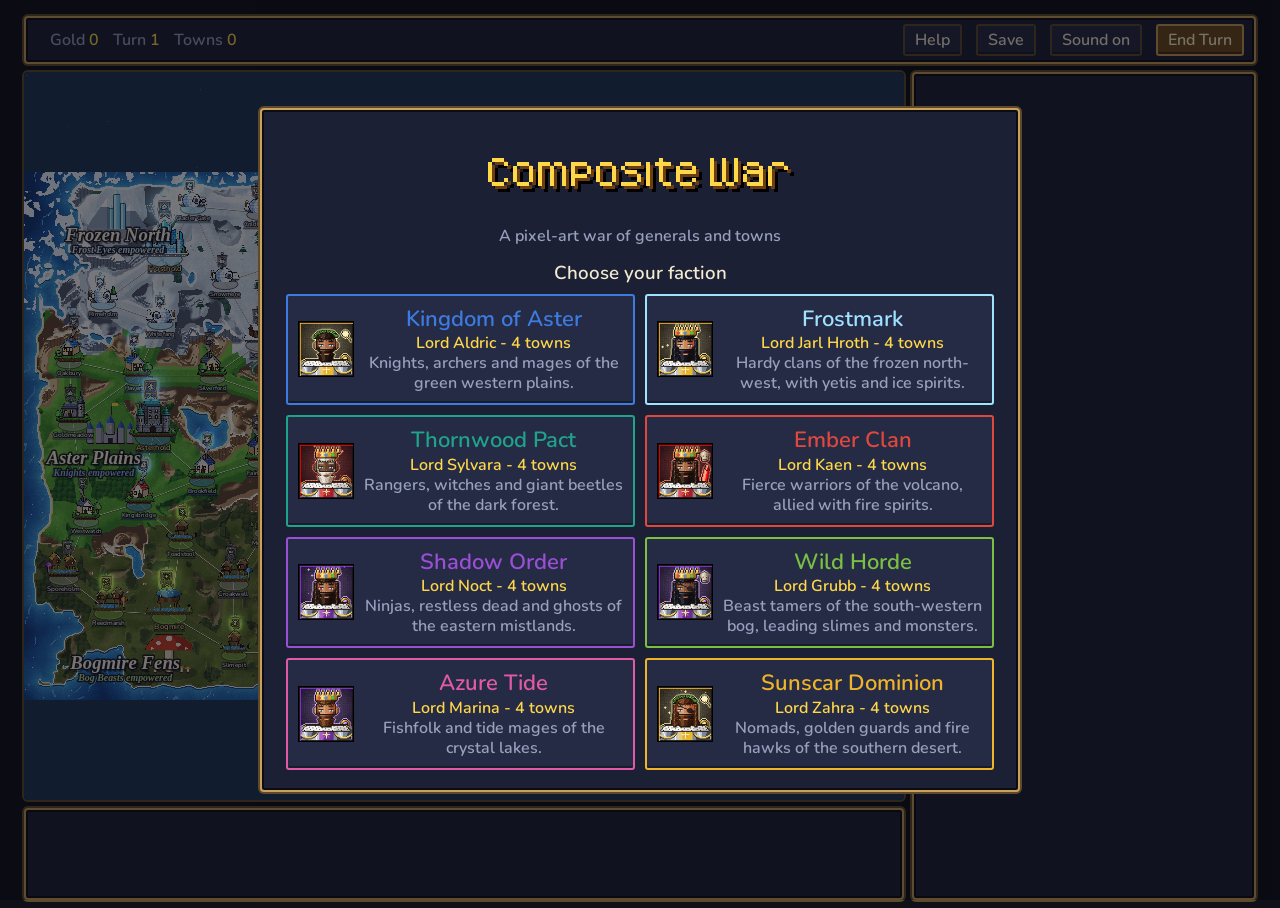
==== index.html @ 32f17e96 "Merge last night's art and block battles with the terrain/formation rework Brings in claude/funny-ha" ====
<!doctype html>
<meta charset="utf-8">
<title>Composite War</title>
<meta name="claude:viewport-fit-sides" content="cover">
<link rel="stylesheet" href="css/style.css">

<div id="app">
  <header id="topbar">
    <span id="tb-faction" class="tb-faction"></span>
    <span class="tb-stat" title="Gold">Gold <b id="tb-gold">0</b></span>
    <span class="tb-stat" title="Turn">Turn <b id="tb-turn">1</b></span>
    <span class="tb-stat" title="Towns held">Towns <b id="tb-spots">0</b></span>
    <span class="tb-spacer"></span>
    <button id="btn-help" type="button">Help</button>
    <button id="btn-save" type="button">Save</button>
    <button id="btn-sound" type="button">Sound on</button>
    <button id="end-turn" type="button" class="primary">End Turn</button>
  </header>

  <main id="stage">
    <canvas id="view"></canvas>
    <div id="battle-hud"></div>
    <div id="battle-ctrl"></div>
    <div id="turn-banner" hidden></div>
    <div id="capture-banner" hidden></div>
    <canvas id="bminimap" width="200" height="128" title="Click to look there"></canvas>
    <div id="map-ctrl">
      <canvas id="minimap" width="200" height="120" title="Click to jump there"></canvas>
      <div class="zbtns"><button id="zoom-in" type="button" title="Zoom in">+</button><button id="zoom-out" type="button" title="Zoom out">-</button><button id="zoom-home" type="button" title="Back to your capital">Home</button></div>
    </div>
  </main>

  <aside id="panel"></aside>
  <footer id="log"></footer>
</div>

<div id="title-screen" hidden></div>
<div id="modal" hidden></div>

<template id="help-text">
  <h2>How to play</h2>
  <p><b>Goal:</b> defeat every rival faction by taking all their towns.</p>
  <p><b>The map:</b> drag to scroll (or use the arrow keys / WASD), scroll the mouse wheel or pinch to zoom.
    Click the minimap in the corner to jump anywhere; <b>Home</b> returns to your capital.</p>
  <p><b>Your turn:</b> click one of your towns (yellow name). Click generals in the side panel to tick or untick them.
    Roads to neighbouring towns light up: <b>white</b> = move there, <b>red</b> = attack.</p>
  <p><b>Frontline and backline:</b> Warriors and their troops are frontline; Marksmen, Mages and their troops are backline.
    In battle the frontline deploys in front and holds enemies up as they pass, and goes after anyone threatening its backline.
    The backline stays behind its front line, steps back from melee when it can, and hits weaker when caught in melee.
    Bring both: a backline with no frontline is easy prey.</p>
  <p><b>Hero classes and recruiting:</b> each hero is a <b>Warrior</b> (recruits infantry, cavalry and beasts), a <b>Marksman</b>
    (shooters and artillery) or a <b>Mage</b> (battle mages and healers), and recruits from their own faction's units.
    A faction's <b>lord</b> can recruit any of the faction's units and commands up to 24 soldiers (other heroes 16).
    Press <b>Recruit</b> next to a hero to choose troops, mix types in one squad, or dismiss soldiers. <b>Cavalry</b> hit twice as hard
    on the charge but spearmen punish them; <b>artillery</b> fires far with big blasts; <b>healers</b> mend the most hurt ally nearby.</p>
  <p><b>Landmarks:</b> each faction's landmark stands beside its capital and empowers one of its own units in
    battles nearby: Aster's Royal Bastion toughens Knights, Frostmark's Heart of Winter sharpens Frost Eyes, the Thornwood's
    Old Hollow strengthens Witches, the Ember Clan's Mountain of Fire fuels Fire Spirits, the Shadow Order's Whispering Ruins
    feed Ghosts, the Horde's Mother Mushroom grows Bog Beasts, the Azure Tide's Prism Spires focus Crystal Eyes, and the
    Sun Pyramid hardens Sun Guards. The power is full near the landmark (which always covers the capital) and fades with
    distance. It only works while the faction holds its capital, so taking a capital also breaks its power. Select a town
    to see which powers reach it.</p>
  <p><b>Signature abilities:</b> every hero has two abilities of their own, rolled at random when they appear: one learned at
    level 15 and their best at level 30 (heroes level up to 40). Some are big single strikes, others area blasts, auras or
    heals, and they come in strengths of 1 to 5 stars. A hero with strong abilities is worth more to hire or persuade.
    See them in the hero's Recruit window; in battle they are on the skill bar.</p>
  <p><b>Promotion:</b> soldiers level up in battle (for surviving, winning and each kill). At level 15 they are promoted
    (silver pip) and at level 30 again (two gold pips), getting much stronger each time. Heroes of level 10+ can recruit
    veterans for 3x the price. Keep your veterans alive!</p>
  <p>Each general can move or attack once per turn. <b>Recruiting</b> refills a general's squad for gold and is free to do any time.</p>
  <p><b>Formation:</b> before a battle you fight yourself, choose which squads stand in the <b>front row</b> (nearest the enemy)
    and which in the <b>back row</b>, and their order along the line. Heroes remember their row.</p>
  <p><b>Battles</b> are fought by <b>blocks of hundreds of men</b> (each soldier takes the field as 5 men) on a large field seen
    from high above, with the whole battlefield in view. Every block has <b>morale</b>, shown under its portrait: Steady, Wavering or Routing.
    Losses, blows into its <b>flank or rear</b> (which also hit harder), charges and a fallen general shake it; a routing block flees and
    may rally once safe. Win by breaking the enemy's blocks, so try to hit them from the side.</p>
  <p>A battle starts paused. Click a block or its <b>marker</b> to select it (Shift-click or drag a box for several, or click its portrait
    at the top). <b>Right-click</b> the ground to move there (on touch: tap the ground), or an enemy to attack it. <b>Right-drag</b> to draw
    a front line: the selected blocks spread along it, as wide as you drew it, facing across it (to the left of the way you dragged).
    Several blocks move in the chosen <b>formation</b>
    (Auto: frontline in front, backline behind; Line; Column; Wedge). <b>Advance</b>, <b>Hold</b> and <b>Retreat</b> apply to the
    selected squads (or all). Advancing frontline troops <b>charge</b> the last stretch and hit harder on impact.
    Each hero has <b>skills</b> that cost MP (Z / X / C, or the buttons); area skills land where you click,
    and <b>Auto</b> lets the hero cast by themself. Space pauses; arrow keys or WASD scroll; the wheel zooms; middle-drag scrolls.
    If a general falls, their block is badly shaken. <b>Terrain</b> matters (point at the ground to see what it is): <b>hills</b> let shooters
    reach further, give melee the edge downhill and slow anyone climbing; <b>forests</b> hide the troops in them
    until the enemy is close (or they attack), slow units and shelter them from arrows; rivers can be crossed quickly only at the fords and bridges,
    mud, snow and sand slow everyone, rocks and lava block the way, and walled towns must be entered through the gates. When time runs out the defenders keep the town.</p>
  <p><b>Wandering generals</b> (marked with a gold coin on the map) drift between towns. Hire one while they are in a town you own.
    Defeated generals who are captured become wanderers too.</p>
  <p>Generals of the Free Towns join you when you take their town and they have nowhere to flee.
    You can also <b>Persuade</b> a <b>cornered</b> general (one whose town has no neighbouring town of their own side, the same
    rule as above) to join you for gold: click their town; you need one of your generals who has not acted, in a town next to
    theirs, to go as envoy. Stronger generals cost more, rival faction generals most of all; lords never sell out.
    Rival factions do the same - <b>keep your generals connected to your other towns</b> or they can be bribed away.</p>
  <p><b>Story:</b> events appear as dialogue - at the start, when you first reach each region, at milestones, and now and then
    at the start of a turn. Many offer a choice with gold, soldiers or experience at stake.</p>
  <p><b>End Turn</b> lets the other factions act, then every faction collects gold from its towns. The game autosaves each turn.</p>
</template>

<script src="js/map.js"></script>
<script src="js/data.js"></script>
<script src="js/events.js"></script>
<script src="tools/pixelgen/pixelgen.js"></script>
<script src="tools/pixelgen/medieval.js"></script>
<script src="tools/pixelgen/creatures.js"></script>
<script src="tools/pixelgen/buildings.js"></script>
<script src="js/gensprites.js"></script>
<script src="js/assets.js"></script>
<script src="js/art.js"></script>
<script src="js/heraldry.js"></script>
<script src="js/mapview.js"></script>
<script src="js/terrain.js"></script>
<script src="js/battle.js"></script>
<script src="js/battleui.js"></script>
<script src="js/game.js"></script>
<script src="js/main.js"></script>
---- css/style.css ----
/* Layout: one-screen game. Map/battle canvas fills the middle, command panel on the right,
   message log along the bottom. Classic JRPG windows: navy panels with a gold edge. */
/* Nunito (SIL Open Font License, assets/fonts/Nunito-OFL.txt): a rounded, very readable sans.
   It is registered as 'PixelFont', the name the canvas code uses, so map and battle labels use it
   too. Normal text uses the semi-bold cut (clearer on the dark panels), bold uses extra-bold.
   The original pixel font is kept as 'PixelOld' for the title. */
@font-face { font-family: 'PixelFont'; src: url('../assets/fonts/nunito-600.woff2') format('woff2'); font-weight: 400; font-display: block; }
@font-face { font-family: 'PixelFont'; src: url('../assets/fonts/nunito-800.woff2') format('woff2'); font-weight: 700; font-display: block; }
@font-face { font-family: 'PixelOld'; src: url('../assets/fonts/pixel.ttf') format('truetype'); font-display: swap; }

:root {
  --bg: #0f1018;
  --panel: #1c2034;
  --panel-2: #262b45;
  --edge: #c9a15a;
  --edge-dark: #5e4a2a;
  --ink: #f3ead2;
  --muted: #98a0bd;
  --good: #7be07b;
  --bad: #ff6b5e;
  --accent: #ffd84a;
  --font: 'PixelFont', 'PixelOld', 'Courier New', monospace;
  color-scheme: dark;
}

* { box-sizing: border-box; }
[hidden] { display: none !important; }
html, body { height: 100%; }
body {
  background: var(--bg); color: var(--ink);
  font-family: var(--font); font-size: 16px; line-height: 1.25;
  font-variant-ligatures: none; font-feature-settings: 'liga' 0, 'calt' 0;
  padding-left: max(16px, env(safe-area-inset-left, 0px));
  padding-right: max(16px, env(safe-area-inset-right, 0px));
  padding-block: 8px;
  overflow: hidden;
}

button {
  font: inherit; color: var(--ink); cursor: pointer;
  background: var(--panel-2); border: 2px solid var(--edge-dark); border-radius: 3px;
  padding: 4px 10px; box-shadow: inset 0 -2px 0 rgba(0, 0, 0, .35);
}
button:hover:not(:disabled) { border-color: var(--edge); }
button:focus-visible { outline: 2px solid var(--accent); outline-offset: 1px; }
button:disabled { opacity: .45; cursor: default; }
button.primary { background: #6b4a1c; border-color: var(--edge); color: #fff3cf; }
button.on { background: #3e4a86; border-color: var(--accent); }

#app {
  height: 100%; display: grid; gap: 8px;
  grid-template-columns: minmax(0, 1fr) 290px;
  grid-template-rows: auto minmax(0, 1fr) 92px;
  grid-template-areas: "top top" "stage panel" "log panel";
}
.win, #topbar, #panel, #log, #modal .box, .title-box {
  background: var(--panel);
  border: 2px solid var(--edge);
  box-shadow: 0 0 0 2px var(--edge-dark), inset 0 0 0 2px #0b0c14;
  border-radius: 4px;
}

#topbar { grid-area: top; display: flex; align-items: center; flex-wrap: wrap; gap: 6px 14px; padding: 6px 10px; }
.tb-faction { font-size: 22px; }
.tb-stat { color: var(--muted); }
.tb-stat b { color: var(--accent); font-weight: normal; font-variant-numeric: tabular-nums; }
.tb-spacer { flex: 1; }

#stage { grid-area: stage; position: relative; min-width: 0; min-height: 0; border-radius: 4px; overflow: hidden;
  box-shadow: 0 0 0 2px var(--edge-dark); }
#view { width: 100%; height: 100%; display: block; image-rendering: pixelated; }

#panel { grid-area: panel; padding: 12px; overflow-y: auto; min-height: 0; }
#panel h2 { margin: 0 0 2px; font-size: 26px; font-weight: normal; }
#panel .sub { color: var(--muted); margin-bottom: 10px; text-transform: capitalize; }
.gens { display: grid; gap: 6px; }
.gen { display: grid; grid-template-columns: 40px 1fr auto; gap: 8px; align-items: center;
  padding: 4px; border: 2px solid transparent; border-radius: 3px; background: var(--panel-2); }
.gen[data-g] { cursor: pointer; }
.gen[data-g]:hover { border-color: var(--edge-dark); }
.gen.picked { border-color: var(--accent); }
.gen.acted { opacity: .55; }
.gen img { width: 38px; height: 38px; image-rendering: auto; border: 1px solid #000; }
.gn { font-size: 19px; }
.gu { color: var(--muted); font-size: 16px; }
.lord { font-size: 13px; color: #1c2034; background: var(--accent); padding: 0 4px; border-radius: 2px; vertical-align: 2px; }
.gs { color: var(--accent); min-width: 30px; text-align: right; }
.tbar { height: 4px; background: #3a1d1d; margin-top: 3px; }
.tbar i { display: block; height: 100%; background: var(--good); }
.actions { display: flex; gap: 6px; margin-top: 10px; flex-wrap: wrap; }
.hint { color: var(--muted); font-size: 16px; }
.hint b { color: var(--ink); font-weight: normal; }
.muted { color: var(--muted); }
.good { color: var(--good); }
.bad { color: var(--bad); }
.big { color: var(--accent); }
.turn { color: var(--accent); margin-top: 4px; }
table.realm, table.res { width: 100%; border-collapse: collapse; font-variant-numeric: tabular-nums; }
table.realm th, table.res th { text-align: left; color: var(--muted); font-weight: normal; padding: 2px 0; }
table.realm td, table.res td { padding: 3px 0; }
table.realm td + td, table.realm th + th { text-align: right; }
.dot { display: inline-block; width: 10px; height: 10px; margin-right: 6px; border: 1px solid #000; }

#log { grid-area: log; padding: 6px 10px; overflow-y: auto; font-size: 16px; min-height: 0; }

/* ---------- battle overlay ---------- */
#battle-hud, #battle-ctrl { display: none; }
body[data-mode="battle"] #app { grid-template-columns: minmax(0, 1fr); grid-template-areas: "top" "stage" "log"; }
body[data-mode="battle"] #panel { display: none; }
body[data-mode="battle"] #end-turn { visibility: hidden; }
body[data-mode="battle"] #battle-hud {
  display: flex; position: absolute; left: 0; right: 0; top: 0; padding: 6px 8px; gap: 8px;
  justify-content: space-between; align-items: flex-start; pointer-events: none;
  background: linear-gradient(rgba(10, 10, 20, .8), rgba(10, 10, 20, 0));
}
.bh-side { min-width: 0; flex: 1; }
.bh-1 { text-align: right; }
.bh-1 .bh-gens { justify-content: flex-end; }
.bh-gens { display: flex; gap: 6px; flex-wrap: wrap; margin-top: 2px; }
.bh-gen { display: flex; flex-direction: column; align-items: center; font-size: 15px; }
.bh-gen img { width: 30px; height: 30px; image-rendering: auto; border: 1px solid #000; }
.bh-gen.dead img { filter: grayscale(1) brightness(.5); }
.bh-bar { width: 30px; height: 3px; background: #3a1d1d; }
.bh-bar i { display: block; height: 100%; background: var(--accent); }
.bh-mid { text-align: center; }
#bh-time { font-size: 30px; color: var(--accent); font-variant-numeric: tabular-nums; }
.bh-where { color: var(--muted); }
body[data-mode="battle"] #battle-ctrl {
  display: flex; position: absolute; left: 50%; bottom: 8px; transform: translateX(-50%);
  gap: 6px; align-items: center; flex-wrap: wrap; justify-content: center;
  background: rgba(15, 16, 28, .85); border: 2px solid var(--edge-dark); border-radius: 4px; padding: 6px 8px;
  max-width: calc(100% - 16px);
}
#battle-ctrl .sep { width: 10px; }

body[data-mode="battle"] #turn-banner { display: none; }
#turn-banner { position: absolute; top: 12px; left: 50%; transform: translateX(-50%); font-size: 26px;
  background: rgba(15, 16, 28, .85); padding: 4px 16px; border: 2px solid var(--edge-dark); border-radius: 4px; }

/* ---------- dialogs ---------- */
#modal { position: fixed; inset: 0; background: rgba(5, 5, 12, .65); display: grid; place-items: center; z-index: 20;
  padding: 16px; }
#modal .box { padding: 16px 20px; max-width: min(620px, 100%); max-height: 90%; overflow-y: auto; }
#modal h2 { margin: 0 0 10px; font-weight: normal; font-size: 30px; }
#modal h3 { margin: 0 0 6px; font-weight: normal; }
#modal p { margin: 6px 0; }
.mbtns { display: flex; gap: 8px; justify-content: flex-end; margin-top: 14px; flex-wrap: wrap; }
.vs { display: grid; grid-template-columns: 1fr auto 1fr; gap: 12px; align-items: start; }
.vs-mid { align-self: center; text-align: center; font-size: 26px; color: var(--accent); }
.odds { font-size: 16px; color: var(--muted); }
.chip { display: flex; gap: 6px; align-items: center; margin-bottom: 6px; font-size: 16px; }
.chip b { font-weight: normal; font-size: 18px; }
.chip img { width: 30px; height: 30px; image-rendering: auto; border: 1px solid #000; }

/* ---------- title screen ---------- */
#title-screen { position: fixed; inset: 0; display: grid; place-items: center; z-index: 10; padding: 16px;
  background: rgba(8, 9, 16, .55); overflow-y: auto; }
.title-box { padding: 20px 24px; max-width: 760px; width: 100%; text-align: center; }
.title-box h1 { font-family: 'PixelOld', var(--font); font-weight: normal; font-size: clamp(40px, 7vw, 64px); margin: 0; color: var(--accent);
  text-shadow: 3px 3px 0 #6b3d10, 6px 6px 0 #000; letter-spacing: 1px; text-wrap: balance; }
.title-box h3 { font-weight: normal; margin: 14px 0 8px; }
.fcards { display: grid; grid-template-columns: repeat(auto-fit, minmax(300px, 1fr)); gap: 10px; text-align: left; }
.fcard { display: flex; gap: 10px; align-items: center; padding: 10px; border: 2px solid var(--fc); background: var(--panel-2); }
.fcard:hover { box-shadow: 0 0 0 2px var(--fc); }
.fcard img { width: 56px; height: 56px; image-rendering: auto; border: 1px solid #000; flex: none; }
.fn { font-size: 22px; color: var(--fc); }
.fl { color: var(--accent); font-size: 16px; }
.fb { color: var(--muted); font-size: 16px; }
button.big { font-size: 22px; padding: 6px 18px; margin-top: 10px; }

/* ---------- phones ---------- */
@media (max-width: 760px) {
  body { font-size: 16px; overflow: auto; }
  #app { height: auto; grid-template-columns: minmax(0, 1fr); grid-template-rows: auto 56vw auto 90px;
    grid-template-areas: "top" "stage" "panel" "log"; }
  body[data-mode="battle"] #app { grid-template-rows: auto 70vh 90px; }
  .fcards { grid-template-columns: 1fr; }
  .bh-gen img { width: 22px; height: 22px; }
}
@media (prefers-reduced-motion: reduce) { * { scroll-behavior: auto; } }

/* ---------- levels ---------- */
.lv { font-size: 15px; color: #9fd8ff; vertical-align: 1px; white-space: nowrap; }
.xbar { height: 3px; background: #1d2440; margin-top: 2px; }
.xbar i { display: block; height: 100%; background: #6fb6ff; }
table.res td + td { padding-left: 14px; }
.wh { font-weight: normal; font-size: 19px; margin: 14px 0 6px; color: var(--accent); }
.gen button { font-size: 15px; padding: 2px 6px; }
.terr { color: var(--muted); font-size: 16px; }
.bh-terr { font-size: 14px; }

/* ---------- minimap & zoom ---------- */
#map-ctrl { position: absolute; right: 8px; bottom: 8px; display: flex; flex-direction: column; align-items: flex-end; gap: 4px; }
#minimap { width: 200px; height: 120px; image-rendering: auto; border: 2px solid var(--edge); box-shadow: 0 0 0 2px var(--edge-dark);
  border-radius: 3px; cursor: crosshair; background: #1d3557; touch-action: none; }
.zbtns { display: flex; gap: 4px; }
.zbtns button { min-width: 34px; padding: 2px 8px; }
body[data-mode="battle"] #map-ctrl, body[data-mode="title"] #map-ctrl { display: none; }
#view { touch-action: none; cursor: grab; }
@media (max-width: 760px) { #minimap { width: 140px; height: 84px; } }

/* ---------- frontline / backline tags ---------- */
.role { font-size: 13px; padding: 0 4px; border-radius: 2px; vertical-align: 1px; color: #1c2034; }
.role.front { background: #e8a25a; }
.role.back { background: #8ac8f0; }
.warn { color: var(--bad); font-size: 16px; }

/* ---------- recruit window ---------- */
button.mini { font-size: 13px; padding: 0 6px; margin-left: 4px; }
.gu.sq { font-size: 14px; }
.box.rec { max-width: min(680px, 100%); }
table.rect { width: 100%; border-collapse: collapse; }
table.rect td { padding: 4px 6px; border-top: 1px solid var(--panel-2); vertical-align: middle; font-size: 16px; }
table.rect tr.pref td { background: rgba(255, 216, 74, .07); }
table.rect td.st { color: var(--muted); font-size: 14px; white-space: nowrap; }
table.rect button { padding: 1px 7px; }
.uico { width: 32px; height: 32px; image-rendering: auto; }
@media (max-width: 760px) { table.rect td.st { display: none; } }

/* ---------- big battles ---------- */
#bminimap { display: none; }
body[data-mode="battle"] #bminimap { display: block; position: absolute; right: 8px; top: 64px; width: 200px; height: 128px;
  border: 2px solid var(--edge); box-shadow: 0 0 0 2px var(--edge-dark); border-radius: 3px; cursor: crosshair; touch-action: none; background: #111; }
body[data-mode="battle"] #battle-ctrl { flex-direction: column; align-items: stretch; gap: 4px; width: min(920px, calc(100% - 16px)); }
.bc-row { display: flex; gap: 6px; align-items: center; flex-wrap: wrap; justify-content: center; }
.bc-row small { color: var(--muted); font-size: 12px; }
.bc-hint { text-align: center; font-size: 13px; }
.bc-pause.on { background: #6b4a1c; border-color: var(--edge); }
.bh-gen { cursor: pointer; }
.bh-gen.sel img { outline: 2px solid var(--accent); }
.bh-bar.mp i { background: #6fb6ff; }
body[data-mode="battle"] #battle-hud { pointer-events: auto; }
body[data-mode="battle"] #battle-hud .bh-mid, body[data-mode="battle"] #battle-hud .bh-name { pointer-events: none; }
@media (max-width: 760px) { body[data-mode="battle"] #bminimap { width: 120px; height: 77px; } .bc-hint { display: none; } }

/* ---------- persuade ---------- */
button.persuade { font-size: 13px; line-height: 1.1; padding: 2px 6px; }

/* ---------- signature abilities ---------- */
.sigs { margin: 6px 0; display: grid; gap: 4px; }
.sigl { font-size: 15px; }
.sigl.locked { opacity: .6; }
.stars { color: var(--accent); letter-spacing: 1px; }
#bc-skills button.sig { border-color: var(--accent); }

/* ---------- roster rarity ---------- */
.rar { font-size: 12px; padding: 0 4px; border-radius: 2px; vertical-align: 1px; }
.rar.rC { color: #c8d0e0; border: 1px solid #5a6480; }
.rar.rU { color: #8fd8ff; border: 1px solid #3a7aa0; }
.rar.rR { color: #ffd84a; border: 1px solid #a08030; }

/* ---------- story events ---------- */
.box.story { max-width: min(600px, 100%); }
.scene { display: flex; gap: 14px; align-items: flex-start; }
.scene img { width: 76px; height: 76px; image-rendering: auto; border: 2px solid var(--edge); flex: none; }
.scene .who { color: var(--accent); font-size: 20px; }
.scene p { margin: 4px 0 0; font-size: 18px; line-height: 1.35; }
.scene.narr p { font-style: italic; color: #e6dcc0; }
.story .result { color: var(--good); }
.story .mbtns { flex-wrap: wrap; }

/* ---------- formation screen ---------- */
.box.form { max-width: min(820px, 100%); }
.frows { display: grid; grid-template-columns: 1fr 1fr; gap: 12px; }
.frow { background: var(--panel-2); border: 1px solid var(--edge-dark); border-radius: 4px; padding: 8px; min-height: 120px; }
.frow.front { border-color: #e8a25a; }
.frow h3 { margin: 0 0 6px; font-weight: normal; }
.fslot { display: grid; grid-template-columns: 40px 1fr auto; gap: 8px; align-items: center; padding: 4px; margin-bottom: 6px;
  border: 2px solid transparent; border-radius: 3px; background: var(--panel); cursor: pointer; }
.fslot:hover { border-color: var(--edge); }
.fslot img { width: 38px; height: 38px; image-rendering: auto; border: 1px solid #000; }
.fslot .sq { font-size: 13px; }
.fmv { display: flex; flex-direction: column; gap: 2px; }
.fmv button { padding: 0 6px; font-size: 12px; }
@media (max-width: 760px) { .frows { grid-template-columns: 1fr; } }

/* ---------- capture banner (towns and cities) ---------- */
#capture-banner { position: absolute; left: 50%; top: 6%; transform: translateX(-50%); pointer-events: none; z-index: 5;
  text-align: center; padding: 8px 28px 10px; white-space: nowrap;
  background: linear-gradient(90deg, rgba(10, 8, 20, 0), rgba(10, 8, 20, .88) 18%, rgba(10, 8, 20, .88) 82%, rgba(10, 8, 20, 0));
  border-top: 2px solid var(--fc); border-bottom: 2px solid var(--fc);
  animation: cb-in .45s cubic-bezier(.2, 1.6, .4, 1) both, cb-out .5s ease-in 1.5s forwards; }
#capture-banner .cb-kicker { font-size: 18px; color: var(--fc); letter-spacing: 3px; text-transform: uppercase; }
#capture-banner .cb-name { font-size: 34px; color: #fff6b0; text-shadow: 2px 2px 0 #000; }
#capture-banner .cb-sub { font-size: 16px; color: var(--good); }
#capture-banner.big { top: 5%; padding: 14px 60px 16px; border-width: 4px; border-color: #ffd84a;
  box-shadow: 0 0 40px var(--fc), inset 0 0 30px rgba(255, 216, 74, .25);
  animation: cb-slam .6s cubic-bezier(.2, 1.4, .3, 1) both, cb-glow .9s ease-in-out .6s 2 alternate, cb-out .6s ease-in 2.6s forwards; }
#capture-banner.big .cb-kicker { font-size: 24px; color: #ffd84a; letter-spacing: 6px; }
#capture-banner.big .cb-name { font-size: clamp(40px, 7vw, 64px); color: var(--fc); text-shadow: 3px 3px 0 #000, 0 0 18px #fff6c0; }
#capture-banner.big .cb-sub { font-size: 20px; }
@keyframes cb-in { from { opacity: 0; transform: translateX(-50%) scale(.4); } to { opacity: 1; transform: translateX(-50%) scale(1); } }
@keyframes cb-slam { 0% { opacity: 0; transform: translateX(-50%) scale(3); filter: blur(6px); }
  60% { opacity: 1; transform: translateX(-50%) scale(.92); filter: none; } 100% { transform: translateX(-50%) scale(1); } }
@keyframes cb-glow { to { box-shadow: 0 0 70px var(--fc), 0 0 20px #fff, inset 0 0 40px rgba(255, 216, 74, .45); } }
@keyframes cb-out { to { opacity: 0; transform: translateX(-50%) translateY(-20px) scale(1.05); } }
@media (max-width: 760px) { #capture-banner .cb-name { font-size: 26px; } #capture-banner.big { padding: 10px 24px; } }

/* ---------- recruit opportunities (side panel) ---------- */
.opps { margin: -4px -4px 12px; padding: 8px; border: 2px solid #a08030; border-radius: 4px;
  background: linear-gradient(180deg, rgba(255, 216, 74, .16), rgba(255, 216, 74, .04)); }
.opps.live { border-color: var(--accent); animation: opp-pulse 1.6s ease-in-out infinite; }
.opps.fresh { animation: opp-pop .6s cubic-bezier(.2, 1.6, .4, 1), opp-pulse 1.6s ease-in-out .6s infinite; }
.opps-h { display: flex; align-items: center; gap: 6px; font-size: 19px; color: var(--accent); margin-bottom: 6px; }
.opps-ic { display: inline-grid; place-items: center; width: 20px; height: 20px; background: var(--accent); color: #1c2034;
  border-radius: 50%; border: 2px solid #1a1020; font-size: 14px; flex: none; }
.opps-n { margin-left: auto; font-weight: normal; background: var(--bad); color: #fff; border-radius: 10px; padding: 0 7px; font-size: 15px; }
.opp { display: grid; grid-template-columns: 32px 1fr auto; gap: 6px; align-items: center; width: 100%; text-align: left;
  padding: 3px 5px; margin-top: 4px; background: var(--panel-2); border-color: var(--edge-dark); }
.opp img { width: 30px; height: 30px; image-rendering: auto; border: 1px solid #000; }
.opp .oi { display: flex; flex-direction: column; min-width: 0; }
.opp .on { font-size: 16px; }
.opp .ow { font-size: 13px; color: var(--muted); white-space: nowrap; overflow: hidden; text-overflow: ellipsis; }
.opp .oc { font-size: 15px; color: var(--muted); }
.opp.ok.hire { border-color: var(--accent); }
.opp.ok.hire .oc { color: var(--accent); }
.opp.ok.persuade { border-color: #ff7ad9; }
.opp.ok.persuade .oc { color: #ff7ad9; }
.opp.fresh { animation: opp-new 1s ease-out 2; }
button.glow { border-color: var(--accent); background: #6b4a1c; color: #fff3cf; animation: btn-glow 1.1s ease-in-out infinite alternate; }
button.persuade.glow { border-color: #ff7ad9; background: #5a2a52; }
@keyframes opp-pulse { 0%, 100% { box-shadow: 0 0 0 0 rgba(255, 216, 74, 0); } 50% { box-shadow: 0 0 14px 2px rgba(255, 216, 74, .55); } }
@keyframes opp-pop { from { transform: scale(.8); opacity: 0; } to { transform: scale(1); opacity: 1; } }
@keyframes opp-new { 0% { background: #8a6a20; } 100% { background: var(--panel-2); } }
@keyframes btn-glow { from { box-shadow: 0 0 2px rgba(255, 216, 74, .3); } to { box-shadow: 0 0 10px 2px rgba(255, 216, 74, .8); } }
@media (prefers-reduced-motion: reduce) {
  .opps.live, .opps.fresh, .opp.fresh, button.glow, #capture-banner, #capture-banner.big { animation: none !important; }
}

/* ---------- faction crests ---------- */
img.crest { width: 18px; height: 26px; image-rendering: auto; vertical-align: middle; margin-right: 6px; }
table.realm td { vertical-align: middle; }

/* ---------- battle HUD: bigger, clearer text ---------- */
body[data-mode="battle"] #battle-hud { padding: 8px 12px 18px; gap: 12px;
  background: linear-gradient(rgba(8, 8, 18, .92), rgba(8, 8, 18, .7) 70%, rgba(8, 8, 18, 0)); }
#battle-hud .bh-name { font-size: 20px; font-weight: 700; text-shadow: 0 2px 0 #000, 0 0 6px rgba(0, 0, 0, .8); }
#battle-hud .bh-gens { gap: 8px; margin-top: 4px; }
#battle-hud .bh-gen { font-size: 16px; font-weight: 700; color: #fff4d6; text-shadow: 0 1px 0 #000, 0 0 4px #000; }
#battle-hud .bh-gen img { width: 40px; height: 40px; border: 2px solid #0a0814; border-radius: 3px; }
#battle-hud .bh-gen.sel img { outline: 3px solid var(--accent); outline-offset: 0; }
#battle-hud .bh-bar { width: 40px; height: 5px; margin-top: 2px; border: 1px solid #0a0814; box-sizing: content-box; }
#battle-hud #bh-time { font-size: 40px; font-weight: 700; line-height: 1; text-shadow: 0 2px 0 #000, 0 0 10px rgba(0, 0, 0, .8); }
#battle-hud .bh-where { font-size: 18px; font-weight: 700; color: #fff4d6; text-shadow: 0 1px 0 #000, 0 0 4px #000; margin-top: 2px; }
#battle-hud .bh-terr { font-size: 15px; font-weight: 400; color: #c8cde0; }
body[data-mode="battle"] #battle-ctrl { background: rgba(12, 12, 24, .94); border-color: var(--edge); padding: 8px 10px; gap: 6px; }
#battle-ctrl button { font-size: 17px; padding: 4px 12px; }
#battle-ctrl .bc-row { gap: 8px; }
#battle-ctrl .bc-row > .muted, #bc-sel { font-size: 17px; color: #d8dcec; }
#battle-ctrl .bc-row small { font-size: 14px; color: #c8cde0; }
#battle-ctrl .bc-hint { font-size: 15px; color: #c8cde0; }
body[data-mode="battle"] #bminimap { top: 118px; }
@media (max-width: 760px) {
  #battle-hud .bh-name { font-size: 16px; }
  #battle-hud .bh-gen img { width: 28px; height: 28px; }
  #battle-hud .bh-bar { width: 28px; }
  #battle-hud #bh-time { font-size: 30px; }
  #battle-ctrl button { font-size: 15px; padding: 3px 9px; }
  body[data-mode="battle"] #bminimap { top: 96px; }
}

/* ---------- map side panel: bigger, clearer text ---------- */
#app { grid-template-columns: minmax(0, 1fr) 344px; }
#panel { padding: 14px; font-size: 16px; color: #f6eedb; }
#panel h2 { font-size: 28px; font-weight: 700; line-height: 1.1; text-shadow: 0 2px 0 #000; }
#panel .sub { font-size: 16px; color: #c4cadf; margin-bottom: 12px; }
#panel .gen { padding: 6px; gap: 10px; grid-template-columns: 44px 1fr auto; }
#panel .gen img { width: 44px; height: 44px; }
#panel .gn { font-size: 19px; font-weight: 700; }
#panel .gu { font-size: 15px; color: #c4cadf; }
#panel .gu.sq { font-size: 15px; }
#panel .lv { font-size: 14px; font-weight: 700; color: #9fd8ff; }
#panel .lord, #panel .role { font-size: 13px; font-weight: 700; padding: 1px 5px; }
#panel .gs { font-size: 16px; font-weight: 700; }
#panel .tbar, #panel .xbar { height: 5px; border-radius: 2px; }
#panel button { font-size: 16px; }
#panel button.mini { font-size: 14px; padding: 1px 8px; }
#panel button.persuade { font-size: 14px; padding: 3px 8px; }
#panel .hint { font-size: 15px; color: #c4cadf; line-height: 1.35; }
#panel .hint b { color: #ffffff; font-weight: 700; }
#panel .wh { font-size: 20px; font-weight: 700; }
#panel table.realm { font-size: 16px; }
#panel table.realm th { font-size: 14px; color: #c4cadf; }
#panel table.realm th + th, #panel table.realm td + td { padding-left: 12px; white-space: nowrap; }
#panel table.realm tr.me td { background: rgba(255, 216, 74, .12); color: var(--accent); font-weight: 700; }
#panel table.realm tr.me td:first-child { box-shadow: inset 3px 0 0 var(--accent); padding-left: 4px; }
#panel table.realm td { padding: 5px 0; border-top: 1px solid rgba(255, 255, 255, .06); }
#panel table.realm td + td { font-weight: 700; }
#panel .opps-h { font-size: 20px; font-weight: 700; }
#panel .opp .on { font-size: 17px; font-weight: 700; }
#panel .opp .ow { font-size: 14px; color: #c4cadf; }
#panel .opp .oc { font-size: 16px; font-weight: 700; }
#panel .opp img { width: 36px; height: 36px; }
#panel .opp { grid-template-columns: 38px 1fr auto; }

/* ---------- dialogs and popups: bigger, clearer text ---------- */
#modal { background: rgba(4, 4, 10, .74); }
#modal .box { font-size: 17px; color: #f6eedb; line-height: 1.4; padding: 20px 24px;
  box-shadow: 0 0 0 2px var(--edge-dark), inset 0 0 0 2px #0b0c14, 0 12px 40px rgba(0, 0, 0, .6); }
#modal h2 { font-size: 30px; font-weight: 700; line-height: 1.15; text-shadow: 0 2px 0 #000; }
#modal h3 { font-size: 20px; font-weight: 700; }
#modal p { margin: 8px 0; }
#modal .muted, #modal .hint { color: #c4cadf; }
#modal .mbtns { gap: 10px; margin-top: 18px; }
#modal .mbtns button { font-size: 18px; font-weight: 700; padding: 7px 18px; }
#modal button { font-size: 16px; }
/* attack / defend */
#modal .vs-mid { font-size: 32px; font-weight: 700; }
#modal .odds { font-size: 17px; font-weight: 700; color: #f6eedb; }
#modal .chip { font-size: 15px; color: #c4cadf; gap: 8px; margin-bottom: 8px; }
#modal .chip b { font-size: 18px; font-weight: 700; color: #f6eedb; }
#modal .chip img { width: 40px; height: 40px; }
#modal .terr { font-size: 16px; color: #c4cadf; }
#modal .warn { font-size: 16px; font-weight: 700; }
/* battle results */
#modal table.res { font-size: 16px; }
#modal table.res th { font-size: 17px; font-weight: 700; color: var(--accent); padding-top: 10px; }
#modal table.res td { padding: 6px 0; border-top: 1px solid rgba(255, 255, 255, .07); }
#modal table.res td + td { padding-left: 18px; white-space: nowrap; }
#modal .box:has(table.res) { min-width: min(560px, 100%); }
#modal table.res .good { font-weight: 700; }
#modal table.res .bad { font-weight: 700; }
/* recruit window */
#modal table.rect td { font-size: 16px; padding: 6px 7px; }
#modal table.rect td.st { font-size: 15px; color: #c4cadf; }
#modal table.rect b { font-size: 18px; }
#modal .uico { width: 36px; height: 36px; }
#modal .sigl { font-size: 16px; color: #d8dcec; }
/* story scenes */
#modal .scene img { width: 88px; height: 88px; border-radius: 3px; }
/* generated hero portraits are 64 px pixel art: shown at exactly 2x, with hard pixel edges */
#modal .scene img.pt { width: 128px; height: 128px; image-rendering: pixelated; border-radius: 4px; }
#modal .scene .who { font-size: 22px; font-weight: 700; }
#modal .scene p { font-size: 19px; line-height: 1.45; color: #fff6e0; }
#modal .scene.narr p { color: #ece2c6; }
#modal .story .result { font-size: 18px; font-weight: 700; }
/* formation screen */
#modal .frow h3 { font-size: 19px; }
#modal .fslot img { width: 42px; height: 42px; }
#modal .fslot { font-size: 15px; grid-template-columns: 44px 1fr auto; }
#modal .fslot .gn { font-size: 18px; font-weight: 700; }
#modal .fslot .fi { font-size: 15px; line-height: 1.35; }
#modal .fslot .fi b { font-size: 18px; font-weight: 700; }
#modal .fslot .sq { font-size: 15px; color: #c4cadf; }
#modal .fmv button { font-size: 14px; padding: 1px 8px; }
@media (max-width: 760px) {
  #modal .box { font-size: 16px; padding: 16px; }
  #modal h2 { font-size: 24px; }
  #modal .scene img { width: 64px; height: 64px; }
  #modal .scene img.pt { width: 64px; height: 64px; }
  #modal .scene p { font-size: 17px; }
}

/* ---------- landmark powers ---------- */
.lmpow { margin: 6px 0; padding: 6px 9px; border-left: 4px solid var(--fc); background: rgba(255, 255, 255, .05); border-radius: 3px;
  font-size: 15px; color: #e4e8f4; line-height: 1.35; }
.lmpow b { color: var(--fc); font-weight: 700; }
.lmk { float: right; font-weight: 700; color: var(--accent); }
.lmtag { font-size: 12px; font-weight: 700; color: #1c2034; background: var(--accent); border-radius: 3px; padding: 0 5px; white-space: nowrap; }

/* ---------- battle morale ---------- */
.bh-bar.mo i { background: #9fe8a0; }
.bh-bar.mo.wavering i { background: #ffd06a; }
.bh-bar.mo.routing i { background: #ff7a6a; }
.bh-st { display: block; font-size: 11px; font-weight: 700; color: #9fe8a0; letter-spacing: .02em; }
.bh-st.wavering { color: #ffd06a; } .bh-st.routing { color: #ff8a7a; }
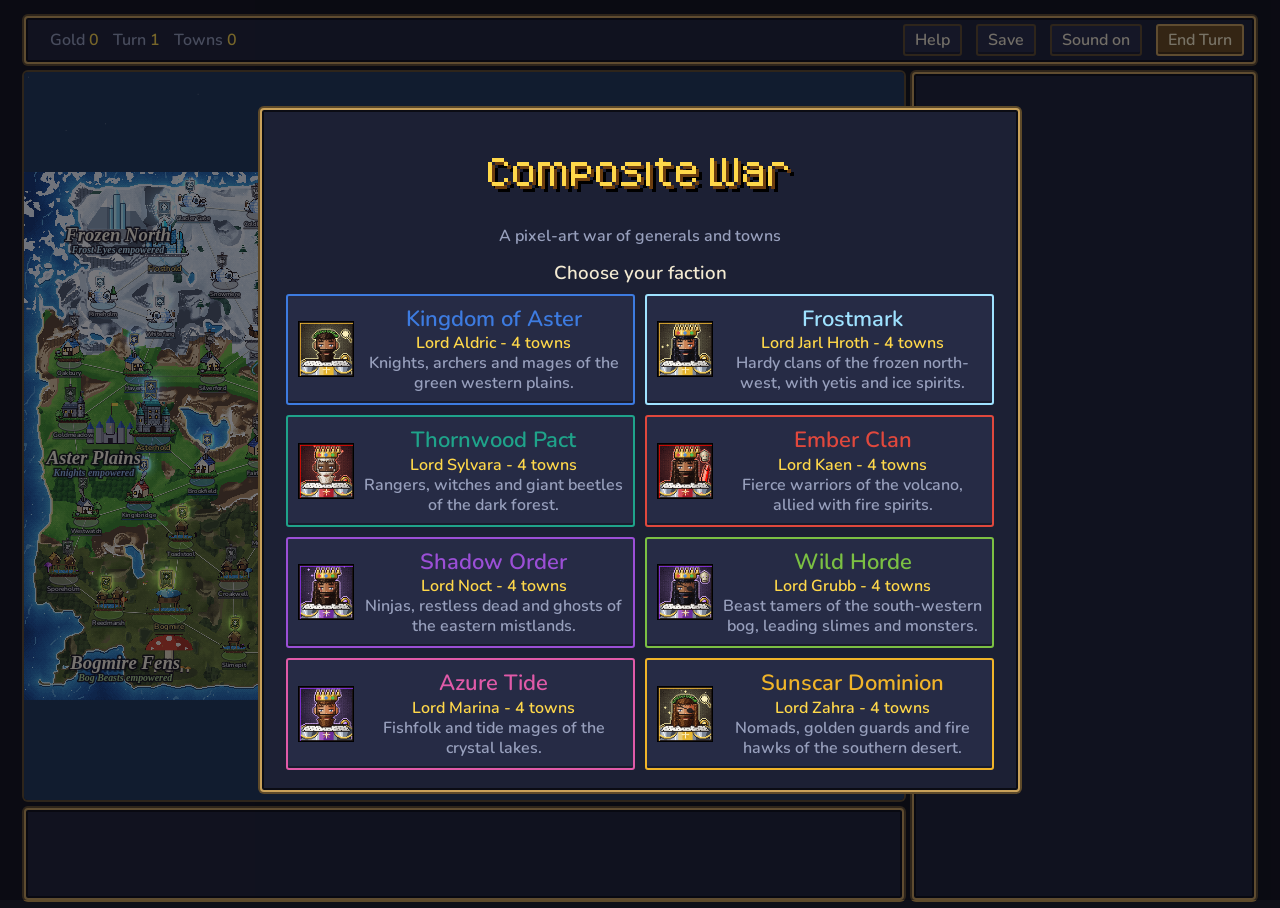
==== commit a2d73ce2: "Long-range fire, heavier battles, a central fortress with gates to batter - Ranged units reach 2.4x " ====
--- a/index.html
+++ b/index.html
@@ -85,7 +85,10 @@
     If a general falls, their block is badly shaken. <b>Terrain</b> matters (point at the ground to see what it is): <b>hills</b> let shooters
     reach further, give melee the edge downhill and slow anyone climbing; <b>forests</b> hide the troops in them
     until the enemy is close (or they attack), slow units and shelter them from arrows; rivers can be crossed quickly only at the fords and bridges,
-    mud, snow and sand slow everyone, rocks and lava block the way, and walled towns must be entered through the gates. When time runs out the defenders keep the town.</p>
+    mud, snow and sand slow everyone, and rocks and lava block the way. Archers, mages and artillery shoot from far off, so use them:
+    an advance under their fire is costly, and blocks clash for a long, heavy fight. <b>Walled towns</b> have a thick wall in the middle
+    of the field with three shut <b>gates</b>: right-click a gate to batter it down (artillery smashes gates, arrows barely scratch them).
+    Defenders shoot from the rampart and can sally out through their own gates. When time runs out the defenders keep the town.</p>
   <p><b>Wandering generals</b> (marked with a gold coin on the map) drift between towns. Hire one while they are in a town you own.
     Defeated generals who are captured become wanderers too.</p>
   <p>Generals of the Free Towns join you when you take their town and they have nowhere to flee.
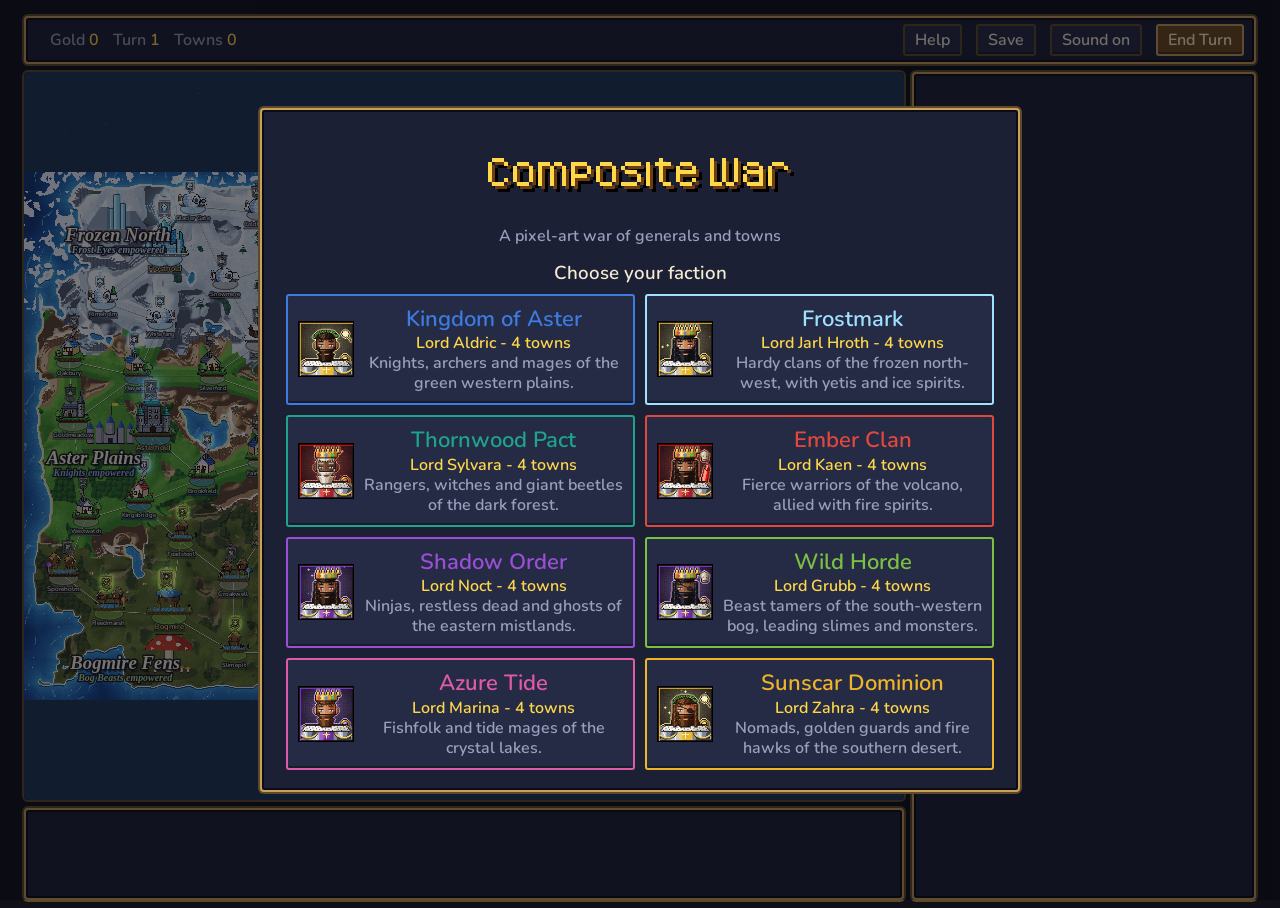
==== commit d2923658: "Battle look: shared palette, one light with cast shadows, colour pass New js/look.js sets the battle" ====
--- a/index.html
+++ b/index.html
@@ -111,6 +111,7 @@
 <script src="js/gensprites.js"></script>
 <script src="js/assets.js"></script>
 <script src="js/art.js"></script>
+<script src="js/look.js"></script>
 <script src="js/heraldry.js"></script>
 <script src="js/mapview.js"></script>
 <script src="js/terrain.js"></script>
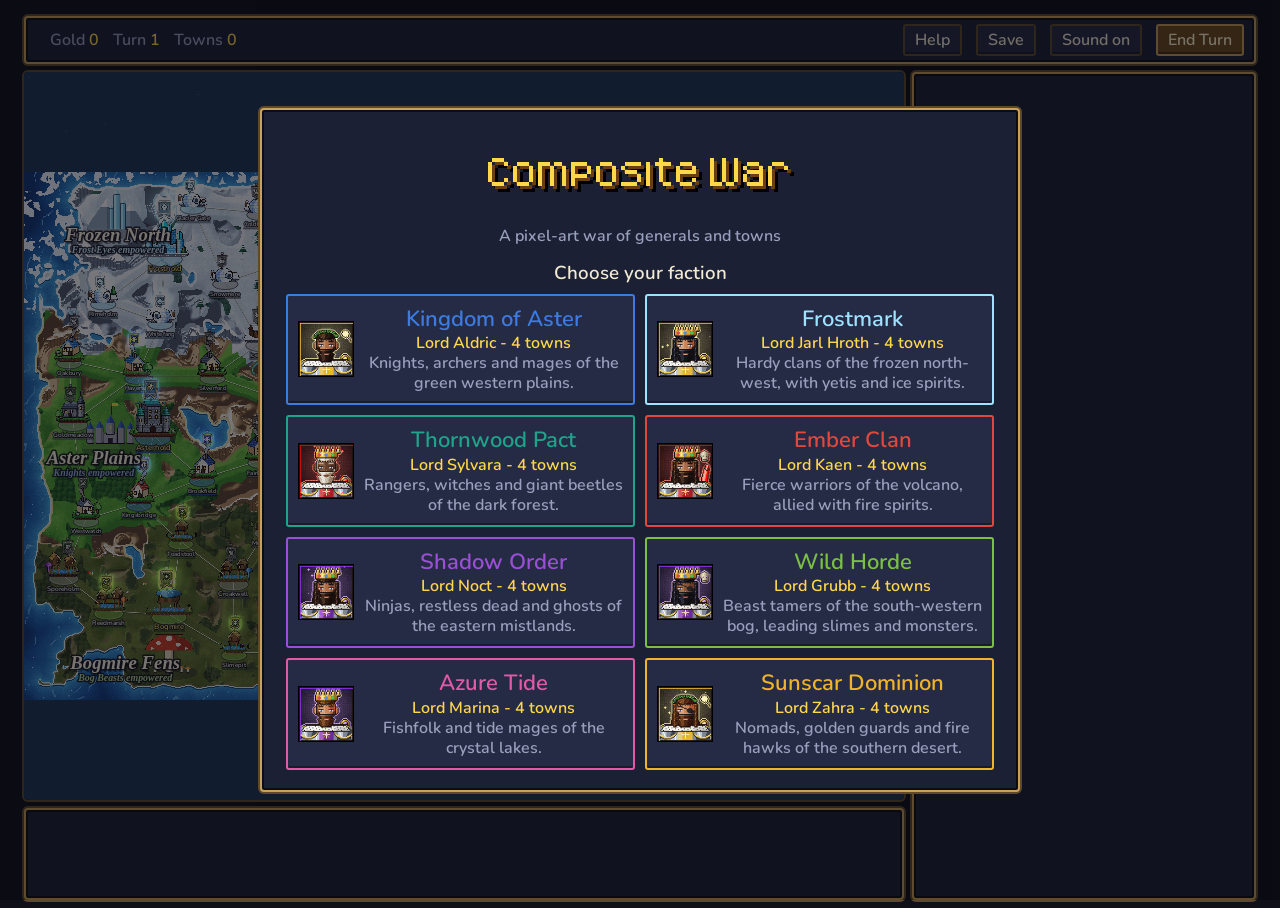
==== commit 55a32f65: "WIP: pixel-figure soldiers, battle effects, morale fixes (balance not re-checked) - Smaller men (Loo" ====
--- a/index.html
+++ b/index.html
@@ -115,6 +115,7 @@
 <script src="js/heraldry.js"></script>
 <script src="js/mapview.js"></script>
 <script src="js/terrain.js"></script>
+<script src="js/battlefx.js"></script>
 <script src="js/battle.js"></script>
 <script src="js/battleui.js"></script>
 <script src="js/game.js"></script>
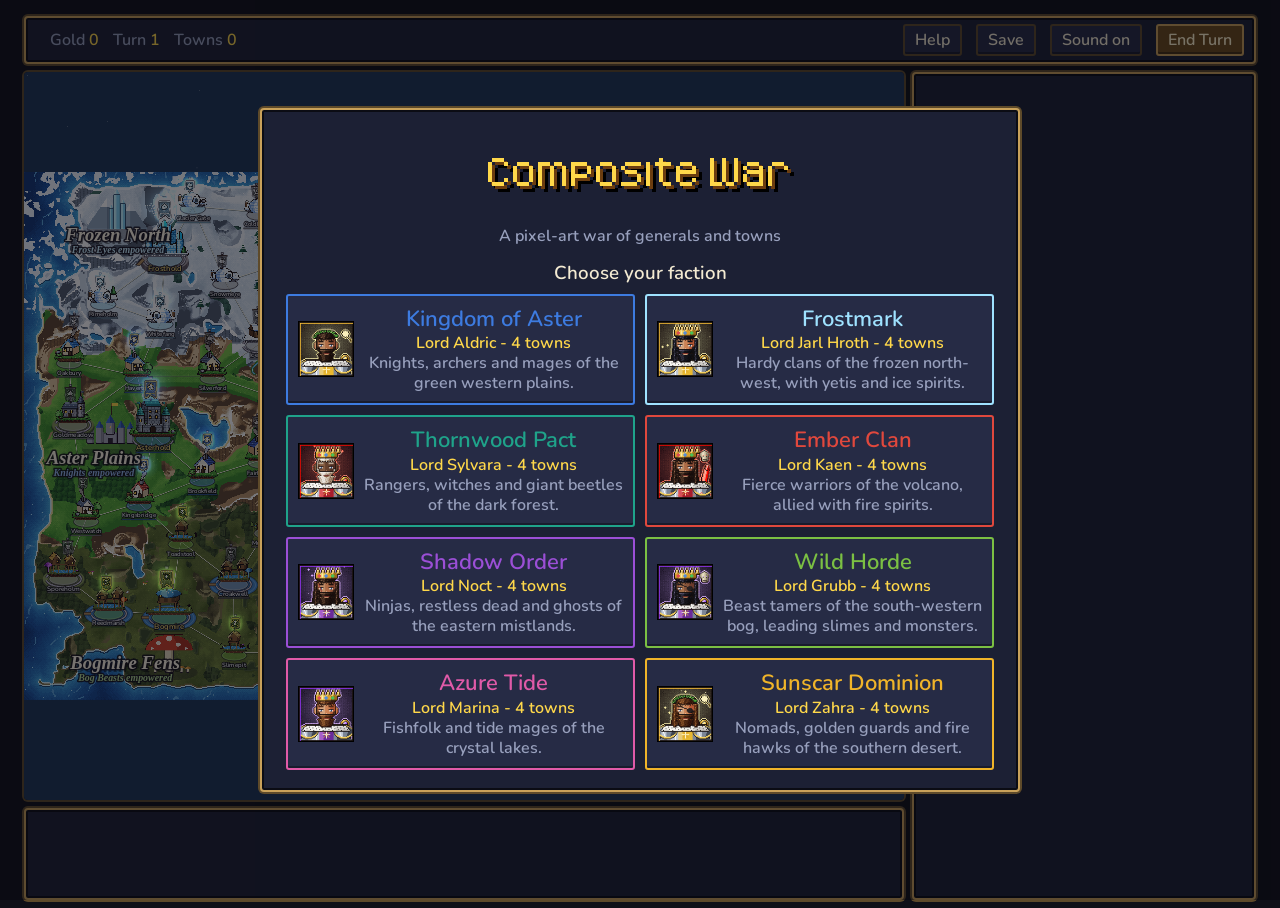
==== commit 0c7da319: "Walled towns on every side, terrain-driven strongholds, slower missiles and heavier battles - Battle" ====
--- a/index.html
+++ b/index.html
@@ -86,9 +86,14 @@
     reach further, give melee the edge downhill and slow anyone climbing; <b>forests</b> hide the troops in them
     until the enemy is close (or they attack), slow units and shelter them from arrows; rivers can be crossed quickly only at the fords and bridges,
     mud, snow and sand slow everyone, and rocks and lava block the way. Archers, mages and artillery shoot from far off, so use them:
-    an advance under their fire is costly, and blocks clash for a long, heavy fight. <b>Walled towns</b> have a thick wall in the middle
-    of the field with three shut <b>gates</b>: right-click a gate to batter it down (artillery smashes gates, arrows barely scratch them).
-    Defenders shoot from the rampart and can sally out through their own gates. When time runs out the defenders keep the town.</p>
+    an advance under their fire is costly, and blocks clash for a long, heavy fight. Their arrows and shot fly slowly and come down
+    where they were aimed, so troops on the move dodge some, and long shots miss more.
+    Every town (not villages) is <b>walled</b>: a square of walls with towers, and shut <b>gates</b> on the sides its ground leaves open.
+    On open ground there is a gate on every side; a town on a ridge end has cliffs on two sides and two gates; a clifftop town has
+    one gate up a narrow ramp, and an island town one gate at the end of a causeway (the map shows each town's site).
+    Right-click a gate to batter it down (artillery hits gates hard, arrows barely scratch them); squads spread over the gates.
+    Defenders shoot from the wall-walk, are sheltered from missiles inside the walls, and can sally out through their own gates.
+    When time runs out the defenders keep the town.</p>
   <p><b>Wandering generals</b> (marked with a gold coin on the map) drift between towns. Hire one while they are in a town you own.
     Defeated generals who are captured become wanderers too.</p>
   <p>Generals of the Free Towns join you when you take their town and they have nowhere to flee.
@@ -111,11 +116,9 @@
 <script src="js/gensprites.js"></script>
 <script src="js/assets.js"></script>
 <script src="js/art.js"></script>
-<script src="js/look.js"></script>
 <script src="js/heraldry.js"></script>
 <script src="js/mapview.js"></script>
 <script src="js/terrain.js"></script>
-<script src="js/battlefx.js"></script>
 <script src="js/battle.js"></script>
 <script src="js/battleui.js"></script>
 <script src="js/game.js"></script>
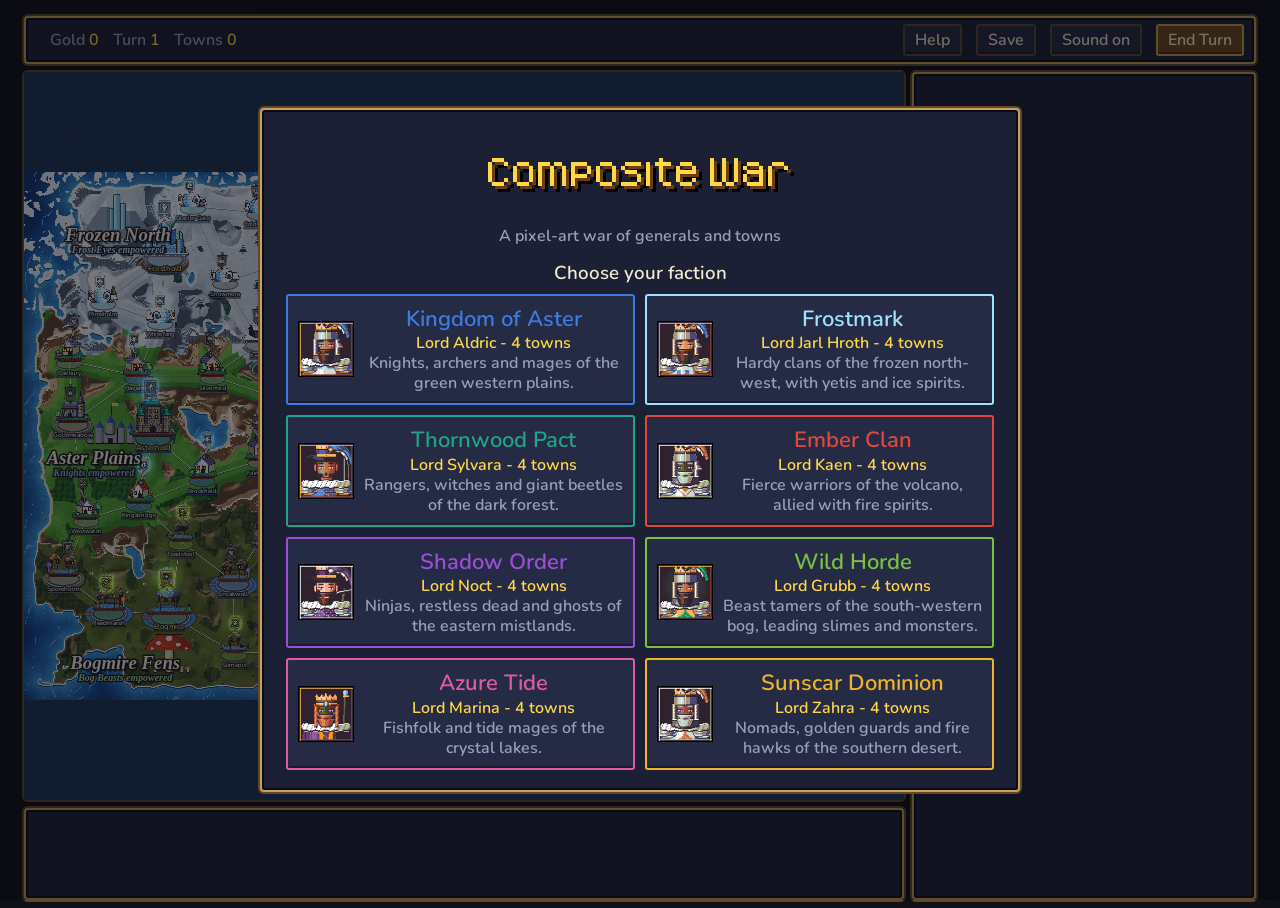
==== commit 90976c14: "Battles on one pixel grid and one palette - The battlefield is drawn into a buffer at one pixel per " ====
--- a/index.html
+++ b/index.html
@@ -108,6 +108,7 @@
 
 <script src="js/map.js"></script>
 <script src="js/data.js"></script>
+<script src="js/palette.js"></script>
 <script src="js/events.js"></script>
 <script src="tools/pixelgen/pixelgen.js"></script>
 <script src="tools/pixelgen/medieval.js"></script>
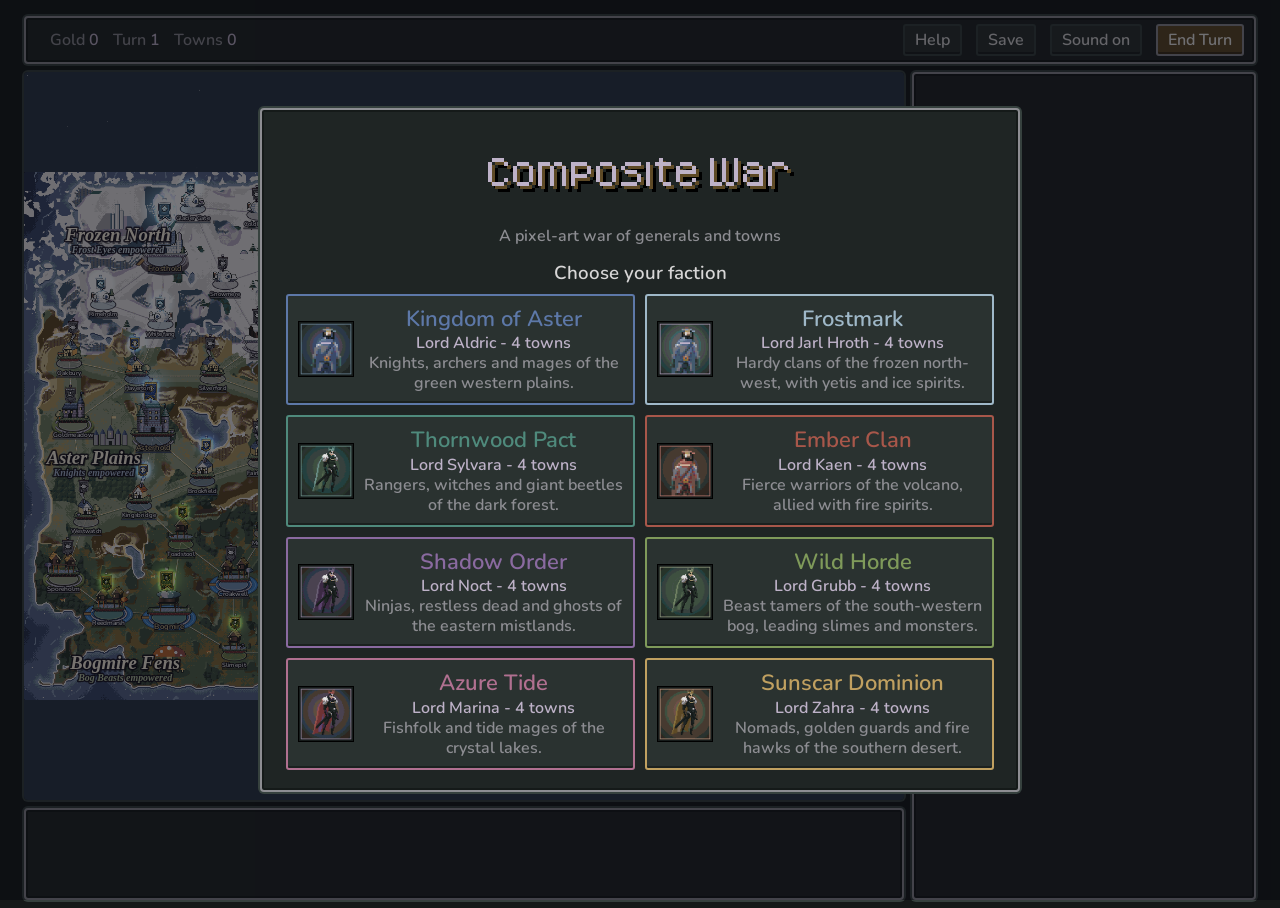
==== commit 3919a4ac: "Generals, heroes, units and monsters from free sprite packs; a sombre palette - tools/sprites/import" ====
--- a/index.html
+++ b/index.html
@@ -115,6 +115,7 @@
 <script src="tools/pixelgen/creatures.js"></script>
 <script src="tools/pixelgen/buildings.js"></script>
 <script src="js/gensprites.js"></script>
+<script src="js/chars.js"></script>
 <script src="js/assets.js"></script>
 <script src="js/art.js"></script>
 <script src="js/heraldry.js"></script>
--- a/css/style.css
+++ b/css/style.css
@@ -9,16 +9,17 @@
 @font-face { font-family: 'PixelOld'; src: url('../assets/fonts/pixel.ttf') format('truetype'); font-display: swap; }
 
 :root {
-  --bg: #0f1018;
-  --panel: #1c2034;
-  --panel-2: #262b45;
-  --edge: #c9a15a;
-  --edge-dark: #5e4a2a;
-  --ink: #f3ead2;
-  --muted: #98a0bd;
-  --good: #7be07b;
-  --bad: #ff6b5e;
-  --accent: #ffd84a;
+  /* sombre: iron grey panels, thistle and dust-grey text, a pale bronze edge */
+  --bg: #151a19;
+  --panel: #1f2524;
+  --panel-2: #2a3230;
+  --edge: #8d8d92;
+  --edge-dark: #36413e;
+  --ink: #d7d6d6;
+  --muted: #8d8d92;
+  --good: #939c80;
+  --bad: #b4746a;
+  --accent: #beb2c8;
   --font: 'PixelFont', 'PixelOld', 'Courier New', monospace;
   color-scheme: dark;
 }
@@ -44,7 +45,7 @@
 button:hover:not(:disabled) { border-color: var(--edge); }
 button:focus-visible { outline: 2px solid var(--accent); outline-offset: 1px; }
 button:disabled { opacity: .45; cursor: default; }
-button.primary { background: #6b4a1c; border-color: var(--edge); color: #fff3cf; }
+button.primary { background: #5e4a26; border-color: var(--edge); color: #eeedeb; }
 button.on { background: #3e4a86; border-color: var(--accent); }
 
 #app {
@@ -56,7 +57,7 @@
 .win, #topbar, #panel, #log, #modal .box, .title-box {
   background: var(--panel);
   border: 2px solid var(--edge);
-  box-shadow: 0 0 0 2px var(--edge-dark), inset 0 0 0 2px #0b0c14;
+  box-shadow: 0 0 0 2px var(--edge-dark), inset 0 0 0 2px #151a19;
   border-radius: 4px;
 }
 
@@ -83,9 +84,9 @@
 .gen img { width: 38px; height: 38px; image-rendering: auto; border: 1px solid #000; }
 .gn { font-size: 19px; }
 .gu { color: var(--muted); font-size: 16px; }
-.lord { font-size: 13px; color: #1c2034; background: var(--accent); padding: 0 4px; border-radius: 2px; vertical-align: 2px; }
+.lord { font-size: 13px; color: #1f2524; background: var(--accent); padding: 0 4px; border-radius: 2px; vertical-align: 2px; }
 .gs { color: var(--accent); min-width: 30px; text-align: right; }
-.tbar { height: 4px; background: #3a1d1d; margin-top: 3px; }
+.tbar { height: 4px; background: #4a2426; margin-top: 3px; }
 .tbar i { display: block; height: 100%; background: var(--good); }
 .actions { display: flex; gap: 6px; margin-top: 10px; flex-wrap: wrap; }
 .hint { color: var(--muted); font-size: 16px; }
@@ -120,7 +121,7 @@
 .bh-gen { display: flex; flex-direction: column; align-items: center; font-size: 15px; }
 .bh-gen img { width: 30px; height: 30px; image-rendering: auto; border: 1px solid #000; }
 .bh-gen.dead img { filter: grayscale(1) brightness(.5); }
-.bh-bar { width: 30px; height: 3px; background: #3a1d1d; }
+.bh-bar { width: 30px; height: 3px; background: #4a2426; }
 .bh-bar i { display: block; height: 100%; background: var(--accent); }
 .bh-mid { text-align: center; }
 #bh-time { font-size: 30px; color: var(--accent); font-variant-numeric: tabular-nums; }
@@ -157,7 +158,7 @@
   background: rgba(8, 9, 16, .55); overflow-y: auto; }
 .title-box { padding: 20px 24px; max-width: 760px; width: 100%; text-align: center; }
 .title-box h1 { font-family: 'PixelOld', var(--font); font-weight: normal; font-size: clamp(40px, 7vw, 64px); margin: 0; color: var(--accent);
-  text-shadow: 3px 3px 0 #6b3d10, 6px 6px 0 #000; letter-spacing: 1px; text-wrap: balance; }
+  text-shadow: 3px 3px 0 #5e4a26, 6px 6px 0 #000; letter-spacing: 1px; text-wrap: balance; }
 .title-box h3 { font-weight: normal; margin: 14px 0 8px; }
 .fcards { display: grid; grid-template-columns: repeat(auto-fit, minmax(300px, 1fr)); gap: 10px; text-align: left; }
 .fcard { display: flex; gap: 10px; align-items: center; padding: 10px; border: 2px solid var(--fc); background: var(--panel-2); }
@@ -180,9 +181,9 @@
 @media (prefers-reduced-motion: reduce) { * { scroll-behavior: auto; } }
 
 /* ---------- levels ---------- */
-.lv { font-size: 15px; color: #9fd8ff; vertical-align: 1px; white-space: nowrap; }
+.lv { font-size: 15px; color: #8496b0; vertical-align: 1px; white-space: nowrap; }
 .xbar { height: 3px; background: #1d2440; margin-top: 2px; }
-.xbar i { display: block; height: 100%; background: #6fb6ff; }
+.xbar i { display: block; height: 100%; background: #58698c; }
 table.res td + td { padding-left: 14px; }
 .wh { font-weight: normal; font-size: 19px; margin: 14px 0 6px; color: var(--accent); }
 .gen button { font-size: 15px; padding: 2px 6px; }
@@ -200,9 +201,9 @@
 @media (max-width: 760px) { #minimap { width: 140px; height: 84px; } }
 
 /* ---------- frontline / backline tags ---------- */
-.role { font-size: 13px; padding: 0 4px; border-radius: 2px; vertical-align: 1px; color: #1c2034; }
-.role.front { background: #e8a25a; }
-.role.back { background: #8ac8f0; }
+.role { font-size: 13px; padding: 0 4px; border-radius: 2px; vertical-align: 1px; color: #1f2524; }
+.role.front { background: #b09a62; }
+.role.back { background: #8496b0; }
 .warn { color: var(--bad); font-size: 16px; }
 
 /* ---------- recruit window ---------- */
@@ -211,7 +212,7 @@
 .box.rec { max-width: min(680px, 100%); }
 table.rect { width: 100%; border-collapse: collapse; }
 table.rect td { padding: 4px 6px; border-top: 1px solid var(--panel-2); vertical-align: middle; font-size: 16px; }
-table.rect tr.pref td { background: rgba(255, 216, 74, .07); }
+table.rect tr.pref td { background: rgba(190, 178, 200, .07); }
 table.rect td.st { color: var(--muted); font-size: 14px; white-space: nowrap; }
 table.rect button { padding: 1px 7px; }
 .uico { width: 32px; height: 32px; image-rendering: auto; }
@@ -225,10 +226,10 @@
 .bc-row { display: flex; gap: 6px; align-items: center; flex-wrap: wrap; justify-content: center; }
 .bc-row small { color: var(--muted); font-size: 12px; }
 .bc-hint { text-align: center; font-size: 13px; }
-.bc-pause.on { background: #6b4a1c; border-color: var(--edge); }
+.bc-pause.on { background: #5e4a26; border-color: var(--edge); }
 .bh-gen { cursor: pointer; }
 .bh-gen.sel img { outline: 2px solid var(--accent); }
-.bh-bar.mp i { background: #6fb6ff; }
+.bh-bar.mp i { background: #58698c; }
 body[data-mode="battle"] #battle-hud { pointer-events: auto; }
 body[data-mode="battle"] #battle-hud .bh-mid, body[data-mode="battle"] #battle-hud .bh-name { pointer-events: none; }
 @media (max-width: 760px) { body[data-mode="battle"] #bminimap { width: 120px; height: 77px; } .bc-hint { display: none; } }
@@ -245,9 +246,9 @@
 
 /* ---------- roster rarity ---------- */
 .rar { font-size: 12px; padding: 0 4px; border-radius: 2px; vertical-align: 1px; }
-.rar.rC { color: #c8d0e0; border: 1px solid #5a6480; }
-.rar.rU { color: #8fd8ff; border: 1px solid #3a7aa0; }
-.rar.rR { color: #ffd84a; border: 1px solid #a08030; }
+.rar.rC { color: #beb2c8; border: 1px solid #5a6480; }
+.rar.rU { color: #8496b0; border: 1px solid #3a7aa0; }
+.rar.rR { color: #d0c090; border: 1px solid #86703c; }
 
 /* ---------- story events ---------- */
 .box.story { max-width: min(600px, 100%); }
@@ -255,7 +256,7 @@
 .scene img { width: 76px; height: 76px; image-rendering: auto; border: 2px solid var(--edge); flex: none; }
 .scene .who { color: var(--accent); font-size: 20px; }
 .scene p { margin: 4px 0 0; font-size: 18px; line-height: 1.35; }
-.scene.narr p { font-style: italic; color: #e6dcc0; }
+.scene.narr p { font-style: italic; color: #d7d6d6; }
 .story .result { color: var(--good); }
 .story .mbtns { flex-wrap: wrap; }
 
@@ -263,7 +264,7 @@
 .box.form { max-width: min(820px, 100%); }
 .frows { display: grid; grid-template-columns: 1fr 1fr; gap: 12px; }
 .frow { background: var(--panel-2); border: 1px solid var(--edge-dark); border-radius: 4px; padding: 8px; min-height: 120px; }
-.frow.front { border-color: #e8a25a; }
+.frow.front { border-color: #b09a62; }
 .frow h3 { margin: 0 0 6px; font-weight: normal; }
 .fslot { display: grid; grid-template-columns: 40px 1fr auto; gap: 8px; align-items: center; padding: 4px; margin-bottom: 6px;
   border: 2px solid transparent; border-radius: 3px; background: var(--panel); cursor: pointer; }
@@ -281,28 +282,28 @@
   border-top: 2px solid var(--fc); border-bottom: 2px solid var(--fc);
   animation: cb-in .45s cubic-bezier(.2, 1.6, .4, 1) both, cb-out .5s ease-in 1.5s forwards; }
 #capture-banner .cb-kicker { font-size: 18px; color: var(--fc); letter-spacing: 3px; text-transform: uppercase; }
-#capture-banner .cb-name { font-size: 34px; color: #fff6b0; text-shadow: 2px 2px 0 #000; }
+#capture-banner .cb-name { font-size: 34px; color: #eeedeb; text-shadow: 2px 2px 0 #000; }
 #capture-banner .cb-sub { font-size: 16px; color: var(--good); }
-#capture-banner.big { top: 5%; padding: 14px 60px 16px; border-width: 4px; border-color: #ffd84a;
-  box-shadow: 0 0 40px var(--fc), inset 0 0 30px rgba(255, 216, 74, .25);
+#capture-banner.big { top: 5%; padding: 14px 60px 16px; border-width: 4px; border-color: #d0c090;
+  box-shadow: 0 0 40px var(--fc), inset 0 0 30px rgba(190, 178, 200, .25);
   animation: cb-slam .6s cubic-bezier(.2, 1.4, .3, 1) both, cb-glow .9s ease-in-out .6s 2 alternate, cb-out .6s ease-in 2.6s forwards; }
-#capture-banner.big .cb-kicker { font-size: 24px; color: #ffd84a; letter-spacing: 6px; }
-#capture-banner.big .cb-name { font-size: clamp(40px, 7vw, 64px); color: var(--fc); text-shadow: 3px 3px 0 #000, 0 0 18px #fff6c0; }
+#capture-banner.big .cb-kicker { font-size: 24px; color: #d0c090; letter-spacing: 6px; }
+#capture-banner.big .cb-name { font-size: clamp(40px, 7vw, 64px); color: var(--fc); text-shadow: 3px 3px 0 #000, 0 0 18px #eeedeb; }
 #capture-banner.big .cb-sub { font-size: 20px; }
 @keyframes cb-in { from { opacity: 0; transform: translateX(-50%) scale(.4); } to { opacity: 1; transform: translateX(-50%) scale(1); } }
 @keyframes cb-slam { 0% { opacity: 0; transform: translateX(-50%) scale(3); filter: blur(6px); }
   60% { opacity: 1; transform: translateX(-50%) scale(.92); filter: none; } 100% { transform: translateX(-50%) scale(1); } }
-@keyframes cb-glow { to { box-shadow: 0 0 70px var(--fc), 0 0 20px #fff, inset 0 0 40px rgba(255, 216, 74, .45); } }
+@keyframes cb-glow { to { box-shadow: 0 0 70px var(--fc), 0 0 20px #fff, inset 0 0 40px rgba(190, 178, 200, .45); } }
 @keyframes cb-out { to { opacity: 0; transform: translateX(-50%) translateY(-20px) scale(1.05); } }
 @media (max-width: 760px) { #capture-banner .cb-name { font-size: 26px; } #capture-banner.big { padding: 10px 24px; } }
 
 /* ---------- recruit opportunities (side panel) ---------- */
-.opps { margin: -4px -4px 12px; padding: 8px; border: 2px solid #a08030; border-radius: 4px;
-  background: linear-gradient(180deg, rgba(255, 216, 74, .16), rgba(255, 216, 74, .04)); }
+.opps { margin: -4px -4px 12px; padding: 8px; border: 2px solid #86703c; border-radius: 4px;
+  background: linear-gradient(180deg, rgba(190, 178, 200, .16), rgba(190, 178, 200, .04)); }
 .opps.live { border-color: var(--accent); animation: opp-pulse 1.6s ease-in-out infinite; }
 .opps.fresh { animation: opp-pop .6s cubic-bezier(.2, 1.6, .4, 1), opp-pulse 1.6s ease-in-out .6s infinite; }
 .opps-h { display: flex; align-items: center; gap: 6px; font-size: 19px; color: var(--accent); margin-bottom: 6px; }
-.opps-ic { display: inline-grid; place-items: center; width: 20px; height: 20px; background: var(--accent); color: #1c2034;
+.opps-ic { display: inline-grid; place-items: center; width: 20px; height: 20px; background: var(--accent); color: #1f2524;
   border-radius: 50%; border: 2px solid #1a1020; font-size: 14px; flex: none; }
 .opps-n { margin-left: auto; font-weight: normal; background: var(--bad); color: #fff; border-radius: 10px; padding: 0 7px; font-size: 15px; }
 .opp { display: grid; grid-template-columns: 32px 1fr auto; gap: 6px; align-items: center; width: 100%; text-align: left;
@@ -314,15 +315,15 @@
 .opp .oc { font-size: 15px; color: var(--muted); }
 .opp.ok.hire { border-color: var(--accent); }
 .opp.ok.hire .oc { color: var(--accent); }
-.opp.ok.persuade { border-color: #ff7ad9; }
-.opp.ok.persuade .oc { color: #ff7ad9; }
+.opp.ok.persuade { border-color: #a597b0; }
+.opp.ok.persuade .oc { color: #a597b0; }
 .opp.fresh { animation: opp-new 1s ease-out 2; }
-button.glow { border-color: var(--accent); background: #6b4a1c; color: #fff3cf; animation: btn-glow 1.1s ease-in-out infinite alternate; }
-button.persuade.glow { border-color: #ff7ad9; background: #5a2a52; }
-@keyframes opp-pulse { 0%, 100% { box-shadow: 0 0 0 0 rgba(255, 216, 74, 0); } 50% { box-shadow: 0 0 14px 2px rgba(255, 216, 74, .55); } }
+button.glow { border-color: var(--accent); background: #5e4a26; color: #eeedeb; animation: btn-glow 1.1s ease-in-out infinite alternate; }
+button.persuade.glow { border-color: #a597b0; background: #5a2a52; }
+@keyframes opp-pulse { 0%, 100% { box-shadow: 0 0 0 0 rgba(190, 178, 200, 0); } 50% { box-shadow: 0 0 14px 2px rgba(190, 178, 200, .55); } }
 @keyframes opp-pop { from { transform: scale(.8); opacity: 0; } to { transform: scale(1); opacity: 1; } }
-@keyframes opp-new { 0% { background: #8a6a20; } 100% { background: var(--panel-2); } }
-@keyframes btn-glow { from { box-shadow: 0 0 2px rgba(255, 216, 74, .3); } to { box-shadow: 0 0 10px 2px rgba(255, 216, 74, .8); } }
+@keyframes opp-new { 0% { background: #86703c; } 100% { background: var(--panel-2); } }
+@keyframes btn-glow { from { box-shadow: 0 0 2px rgba(190, 178, 200, .3); } to { box-shadow: 0 0 10px 2px rgba(190, 178, 200, .8); } }
 @media (prefers-reduced-motion: reduce) {
   .opps.live, .opps.fresh, .opp.fresh, button.glow, #capture-banner, #capture-banner.big { animation: none !important; }
 }
@@ -336,19 +337,19 @@
   background: linear-gradient(rgba(8, 8, 18, .92), rgba(8, 8, 18, .7) 70%, rgba(8, 8, 18, 0)); }
 #battle-hud .bh-name { font-size: 20px; font-weight: 700; text-shadow: 0 2px 0 #000, 0 0 6px rgba(0, 0, 0, .8); }
 #battle-hud .bh-gens { gap: 8px; margin-top: 4px; }
-#battle-hud .bh-gen { font-size: 16px; font-weight: 700; color: #fff4d6; text-shadow: 0 1px 0 #000, 0 0 4px #000; }
-#battle-hud .bh-gen img { width: 40px; height: 40px; border: 2px solid #0a0814; border-radius: 3px; }
+#battle-hud .bh-gen { font-size: 16px; font-weight: 700; color: #eeedeb; text-shadow: 0 1px 0 #000, 0 0 4px #000; }
+#battle-hud .bh-gen img { width: 40px; height: 40px; border: 2px solid #151a19; border-radius: 3px; }
 #battle-hud .bh-gen.sel img { outline: 3px solid var(--accent); outline-offset: 0; }
-#battle-hud .bh-bar { width: 40px; height: 5px; margin-top: 2px; border: 1px solid #0a0814; box-sizing: content-box; }
+#battle-hud .bh-bar { width: 40px; height: 5px; margin-top: 2px; border: 1px solid #151a19; box-sizing: content-box; }
 #battle-hud #bh-time { font-size: 40px; font-weight: 700; line-height: 1; text-shadow: 0 2px 0 #000, 0 0 10px rgba(0, 0, 0, .8); }
-#battle-hud .bh-where { font-size: 18px; font-weight: 700; color: #fff4d6; text-shadow: 0 1px 0 #000, 0 0 4px #000; margin-top: 2px; }
-#battle-hud .bh-terr { font-size: 15px; font-weight: 400; color: #c8cde0; }
+#battle-hud .bh-where { font-size: 18px; font-weight: 700; color: #eeedeb; text-shadow: 0 1px 0 #000, 0 0 4px #000; margin-top: 2px; }
+#battle-hud .bh-terr { font-size: 15px; font-weight: 400; color: #a7a6ac; }
 body[data-mode="battle"] #battle-ctrl { background: rgba(12, 12, 24, .94); border-color: var(--edge); padding: 8px 10px; gap: 6px; }
 #battle-ctrl button { font-size: 17px; padding: 4px 12px; }
 #battle-ctrl .bc-row { gap: 8px; }
-#battle-ctrl .bc-row > .muted, #bc-sel { font-size: 17px; color: #d8dcec; }
-#battle-ctrl .bc-row small { font-size: 14px; color: #c8cde0; }
-#battle-ctrl .bc-hint { font-size: 15px; color: #c8cde0; }
+#battle-ctrl .bc-row > .muted, #bc-sel { font-size: 17px; color: #d7d6d6; }
+#battle-ctrl .bc-row small { font-size: 14px; color: #a7a6ac; }
+#battle-ctrl .bc-hint { font-size: 15px; color: #a7a6ac; }
 body[data-mode="battle"] #bminimap { top: 118px; }
 @media (max-width: 760px) {
   #battle-hud .bh-name { font-size: 16px; }
@@ -361,56 +362,56 @@
 
 /* ---------- map side panel: bigger, clearer text ---------- */
 #app { grid-template-columns: minmax(0, 1fr) 344px; }
-#panel { padding: 14px; font-size: 16px; color: #f6eedb; }
+#panel { padding: 14px; font-size: 16px; color: #d7d6d6; }
 #panel h2 { font-size: 28px; font-weight: 700; line-height: 1.1; text-shadow: 0 2px 0 #000; }
-#panel .sub { font-size: 16px; color: #c4cadf; margin-bottom: 12px; }
+#panel .sub { font-size: 16px; color: #a7a6ac; margin-bottom: 12px; }
 #panel .gen { padding: 6px; gap: 10px; grid-template-columns: 44px 1fr auto; }
 #panel .gen img { width: 44px; height: 44px; }
 #panel .gn { font-size: 19px; font-weight: 700; }
-#panel .gu { font-size: 15px; color: #c4cadf; }
+#panel .gu { font-size: 15px; color: #a7a6ac; }
 #panel .gu.sq { font-size: 15px; }
-#panel .lv { font-size: 14px; font-weight: 700; color: #9fd8ff; }
+#panel .lv { font-size: 14px; font-weight: 700; color: #8496b0; }
 #panel .lord, #panel .role { font-size: 13px; font-weight: 700; padding: 1px 5px; }
 #panel .gs { font-size: 16px; font-weight: 700; }
 #panel .tbar, #panel .xbar { height: 5px; border-radius: 2px; }
 #panel button { font-size: 16px; }
 #panel button.mini { font-size: 14px; padding: 1px 8px; }
 #panel button.persuade { font-size: 14px; padding: 3px 8px; }
-#panel .hint { font-size: 15px; color: #c4cadf; line-height: 1.35; }
+#panel .hint { font-size: 15px; color: #a7a6ac; line-height: 1.35; }
 #panel .hint b { color: #ffffff; font-weight: 700; }
 #panel .wh { font-size: 20px; font-weight: 700; }
 #panel table.realm { font-size: 16px; }
-#panel table.realm th { font-size: 14px; color: #c4cadf; }
+#panel table.realm th { font-size: 14px; color: #a7a6ac; }
 #panel table.realm th + th, #panel table.realm td + td { padding-left: 12px; white-space: nowrap; }
-#panel table.realm tr.me td { background: rgba(255, 216, 74, .12); color: var(--accent); font-weight: 700; }
+#panel table.realm tr.me td { background: rgba(190, 178, 200, .12); color: var(--accent); font-weight: 700; }
 #panel table.realm tr.me td:first-child { box-shadow: inset 3px 0 0 var(--accent); padding-left: 4px; }
 #panel table.realm td { padding: 5px 0; border-top: 1px solid rgba(255, 255, 255, .06); }
 #panel table.realm td + td { font-weight: 700; }
 #panel .opps-h { font-size: 20px; font-weight: 700; }
 #panel .opp .on { font-size: 17px; font-weight: 700; }
-#panel .opp .ow { font-size: 14px; color: #c4cadf; }
+#panel .opp .ow { font-size: 14px; color: #a7a6ac; }
 #panel .opp .oc { font-size: 16px; font-weight: 700; }
 #panel .opp img { width: 36px; height: 36px; }
 #panel .opp { grid-template-columns: 38px 1fr auto; }
 
 /* ---------- dialogs and popups: bigger, clearer text ---------- */
 #modal { background: rgba(4, 4, 10, .74); }
-#modal .box { font-size: 17px; color: #f6eedb; line-height: 1.4; padding: 20px 24px;
-  box-shadow: 0 0 0 2px var(--edge-dark), inset 0 0 0 2px #0b0c14, 0 12px 40px rgba(0, 0, 0, .6); }
+#modal .box { font-size: 17px; color: #d7d6d6; line-height: 1.4; padding: 20px 24px;
+  box-shadow: 0 0 0 2px var(--edge-dark), inset 0 0 0 2px #151a19, 0 12px 40px rgba(0, 0, 0, .6); }
 #modal h2 { font-size: 30px; font-weight: 700; line-height: 1.15; text-shadow: 0 2px 0 #000; }
 #modal h3 { font-size: 20px; font-weight: 700; }
 #modal p { margin: 8px 0; }
-#modal .muted, #modal .hint { color: #c4cadf; }
+#modal .muted, #modal .hint { color: #a7a6ac; }
 #modal .mbtns { gap: 10px; margin-top: 18px; }
 #modal .mbtns button { font-size: 18px; font-weight: 700; padding: 7px 18px; }
 #modal button { font-size: 16px; }
 /* attack / defend */
 #modal .vs-mid { font-size: 32px; font-weight: 700; }
-#modal .odds { font-size: 17px; font-weight: 700; color: #f6eedb; }
-#modal .chip { font-size: 15px; color: #c4cadf; gap: 8px; margin-bottom: 8px; }
-#modal .chip b { font-size: 18px; font-weight: 700; color: #f6eedb; }
+#modal .odds { font-size: 17px; font-weight: 700; color: #d7d6d6; }
+#modal .chip { font-size: 15px; color: #a7a6ac; gap: 8px; margin-bottom: 8px; }
+#modal .chip b { font-size: 18px; font-weight: 700; color: #d7d6d6; }
 #modal .chip img { width: 40px; height: 40px; }
-#modal .terr { font-size: 16px; color: #c4cadf; }
+#modal .terr { font-size: 16px; color: #a7a6ac; }
 #modal .warn { font-size: 16px; font-weight: 700; }
 /* battle results */
 #modal table.res { font-size: 16px; }
@@ -422,17 +423,17 @@
 #modal table.res .bad { font-weight: 700; }
 /* recruit window */
 #modal table.rect td { font-size: 16px; padding: 6px 7px; }
-#modal table.rect td.st { font-size: 15px; color: #c4cadf; }
+#modal table.rect td.st { font-size: 15px; color: #a7a6ac; }
 #modal table.rect b { font-size: 18px; }
 #modal .uico { width: 36px; height: 36px; }
-#modal .sigl { font-size: 16px; color: #d8dcec; }
+#modal .sigl { font-size: 16px; color: #d7d6d6; }
 /* story scenes */
 #modal .scene img { width: 88px; height: 88px; border-radius: 3px; }
 /* generated hero portraits are 64 px pixel art: shown at exactly 2x, with hard pixel edges */
 #modal .scene img.pt { width: 128px; height: 128px; image-rendering: pixelated; border-radius: 4px; }
 #modal .scene .who { font-size: 22px; font-weight: 700; }
-#modal .scene p { font-size: 19px; line-height: 1.45; color: #fff6e0; }
-#modal .scene.narr p { color: #ece2c6; }
+#modal .scene p { font-size: 19px; line-height: 1.45; color: #eeedeb; }
+#modal .scene.narr p { color: #d7d6d6; }
 #modal .story .result { font-size: 18px; font-weight: 700; }
 /* formation screen */
 #modal .frow h3 { font-size: 19px; }
@@ -441,7 +442,7 @@
 #modal .fslot .gn { font-size: 18px; font-weight: 700; }
 #modal .fslot .fi { font-size: 15px; line-height: 1.35; }
 #modal .fslot .fi b { font-size: 18px; font-weight: 700; }
-#modal .fslot .sq { font-size: 15px; color: #c4cadf; }
+#modal .fslot .sq { font-size: 15px; color: #a7a6ac; }
 #modal .fmv button { font-size: 14px; padding: 1px 8px; }
 @media (max-width: 760px) {
   #modal .box { font-size: 16px; padding: 16px; }
@@ -453,14 +454,14 @@
 
 /* ---------- landmark powers ---------- */
 .lmpow { margin: 6px 0; padding: 6px 9px; border-left: 4px solid var(--fc); background: rgba(255, 255, 255, .05); border-radius: 3px;
-  font-size: 15px; color: #e4e8f4; line-height: 1.35; }
+  font-size: 15px; color: #beb2c8; line-height: 1.35; }
 .lmpow b { color: var(--fc); font-weight: 700; }
 .lmk { float: right; font-weight: 700; color: var(--accent); }
-.lmtag { font-size: 12px; font-weight: 700; color: #1c2034; background: var(--accent); border-radius: 3px; padding: 0 5px; white-space: nowrap; }
+.lmtag { font-size: 12px; font-weight: 700; color: #1f2524; background: var(--accent); border-radius: 3px; padding: 0 5px; white-space: nowrap; }
 
 /* ---------- battle morale ---------- */
-.bh-bar.mo i { background: #9fe8a0; }
-.bh-bar.mo.wavering i { background: #ffd06a; }
-.bh-bar.mo.routing i { background: #ff7a6a; }
-.bh-st { display: block; font-size: 11px; font-weight: 700; color: #9fe8a0; letter-spacing: .02em; }
-.bh-st.wavering { color: #ffd06a; } .bh-st.routing { color: #ff8a7a; }
+.bh-bar.mo i { background: #939c80; }
+.bh-bar.mo.wavering i { background: #d0c090; }
+.bh-bar.mo.routing i { background: #b4746a; }
+.bh-st { display: block; font-size: 11px; font-weight: 700; color: #939c80; letter-spacing: .02em; }
+.bh-st.wavering { color: #d0c090; } .bh-st.routing { color: #b4746a; }
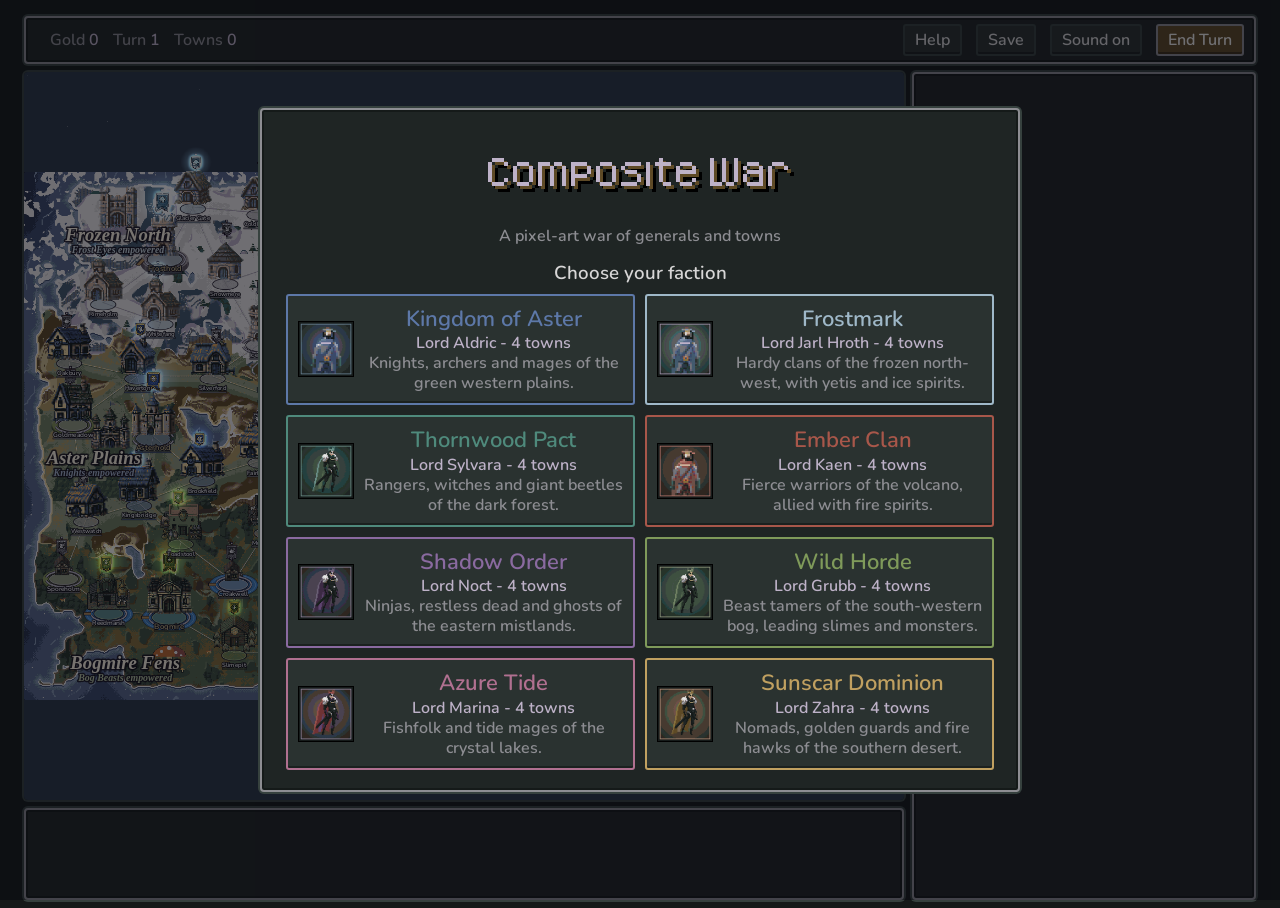
==== commit 4005aa5e: "Battle-town walls as pixel art: blue-grey stone, towers, oak gates - js/walls.js draws stonework pix" ====
--- a/index.html
+++ b/index.html
@@ -120,6 +120,7 @@
 <script src="js/art.js"></script>
 <script src="js/heraldry.js"></script>
 <script src="js/mapview.js"></script>
+<script src="js/walls.js"></script>
 <script src="js/terrain.js"></script>
 <script src="js/battle.js"></script>
 <script src="js/battleui.js"></script>
